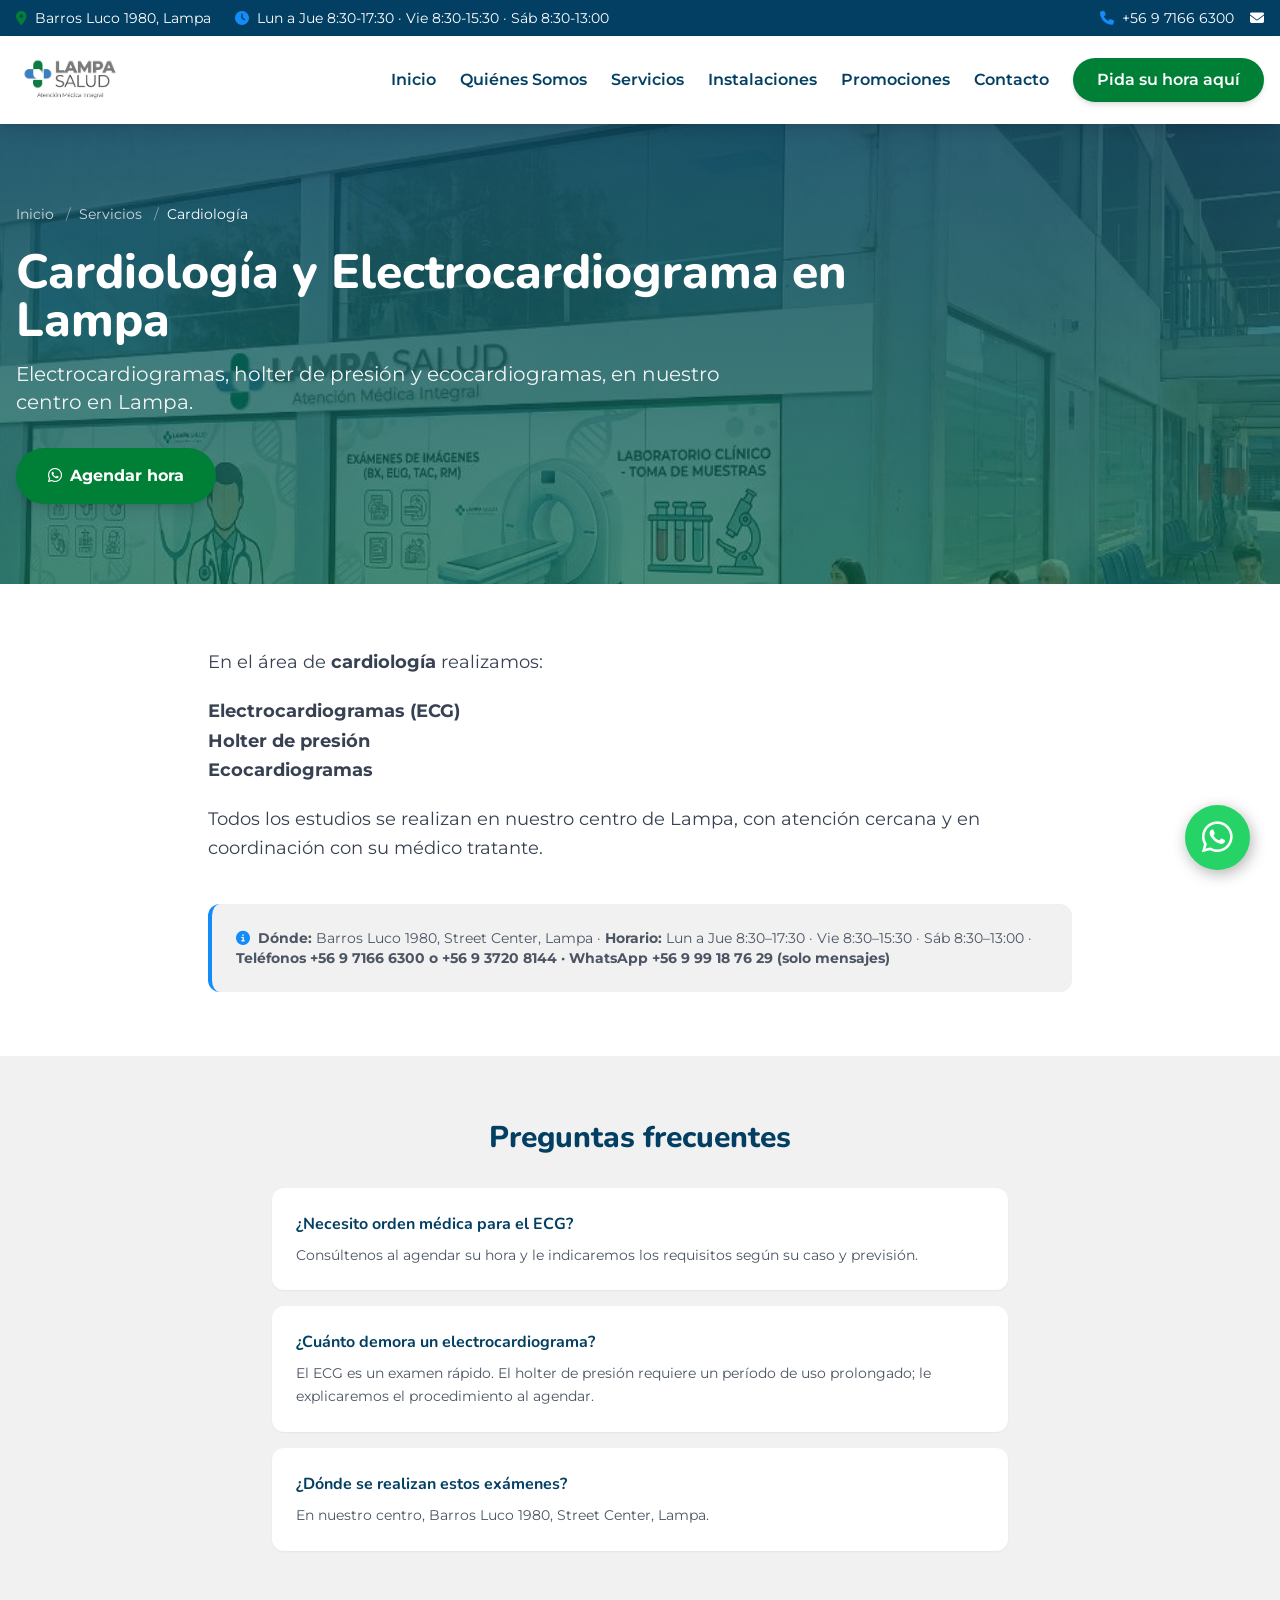
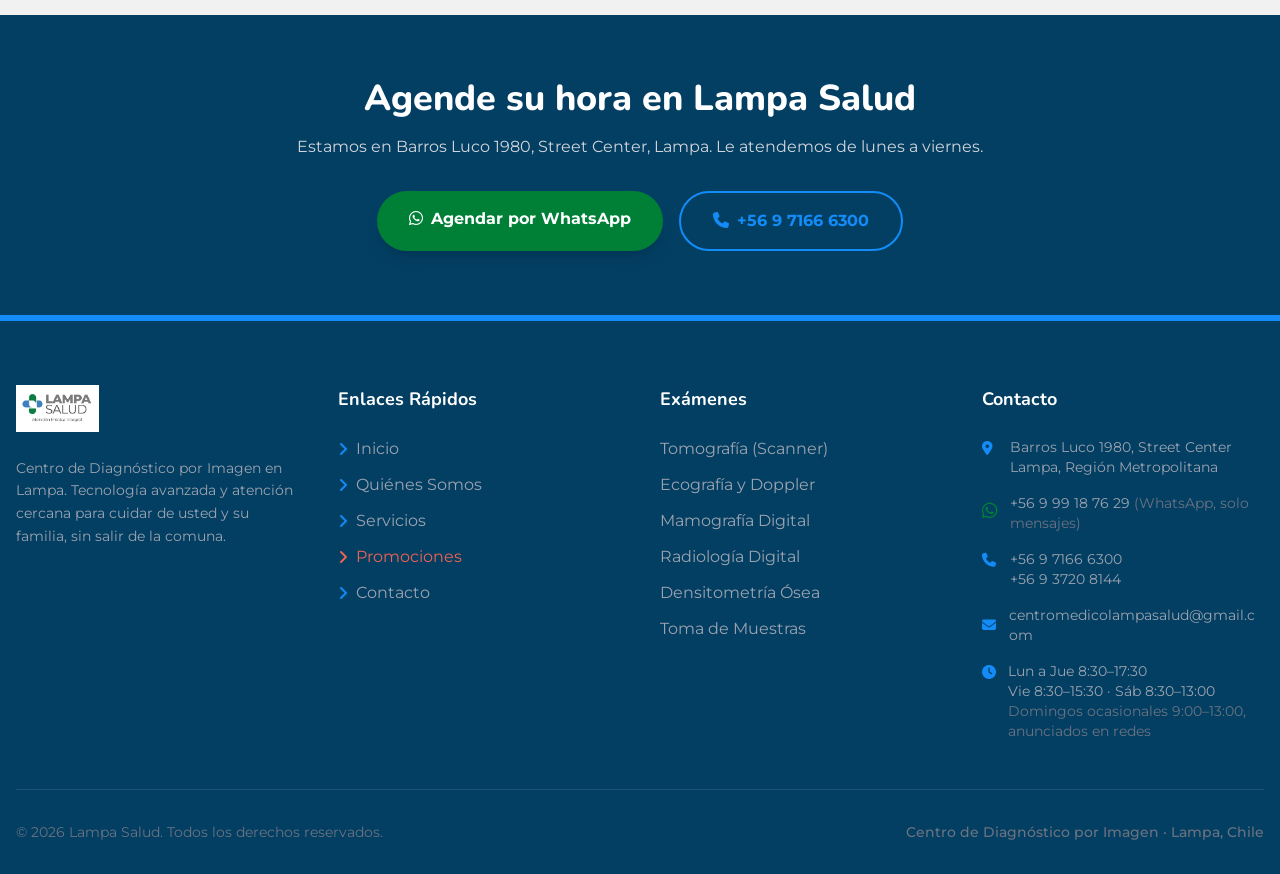
==== cardiologia-lampa/index.html @ ef6206a4 "Corrige telefonos de contacto del sitio - Numero erroneo +56 9 7166 4300 -> +56 9 7166 6300 (el corr" ====
<!DOCTYPE html>
<html lang="es" class="scroll-smooth">
<head>
    <!-- Google tag (gtag.js) -->
    <script async src="https://www.googletagmanager.com/gtag/js?id=G-LSG4TNYGV"></script>
    <script>
      window.dataLayer = window.dataLayer || [];
      function gtag(){dataLayer.push(arguments);}
      gtag('js', new Date());
      gtag('config', 'G-LSG4TNYGV');
    </script>
    <meta charset="UTF-8">
    <meta name="viewport" content="width=device-width, initial-scale=1.0">
    <title>Cardiología en Lampa: ECG, Holter y Ecocardiograma | Lampa Salud</title>
    <meta name="description" content="Cardiología en Lampa: electrocardiogramas, holter de presión y ecocardiogramas. Diagnóstico cardiovascular cercano. Agende en Lampa Salud.">
    <link rel="canonical" href="https://lampasalud.cl/cardiologia-lampa/">
    <meta name="robots" content="index, follow">
    <link rel="icon" href="/favicon.svg" type="image/svg+xml">
    <meta name="theme-color" content="#033F63">

    <!-- Open Graph / WhatsApp / Redes -->
    <meta property="og:type" content="website">
    <meta property="og:url" content="https://lampasalud.cl/cardiologia-lampa/">
    <meta property="og:site_name" content="Lampa Salud">
    <meta property="og:title" content="Cardiología en Lampa: ECG, Holter y Ecocardiograma | Lampa Salud">
    <meta property="og:description" content="Cardiología en Lampa: electrocardiogramas, holter de presión y ecocardiogramas. Diagnóstico cardiovascular cercano. Agende en Lampa Salud.">
    <meta property="og:image" content="https://lampasalud.cl/assets/img/hero-inicio.jpg">
    <meta property="og:locale" content="es_CL">
    <meta name="twitter:card" content="summary_large_image">
    <meta name="twitter:title" content="Cardiología en Lampa: ECG, Holter y Ecocardiograma | Lampa Salud">
    <meta name="twitter:description" content="Cardiología en Lampa: electrocardiogramas, holter de presión y ecocardiogramas. Diagnóstico cardiovascular cercano. Agende en Lampa Salud.">
    <meta name="twitter:image" content="https://lampasalud.cl/assets/img/hero-inicio.jpg">

    <link rel="preconnect" href="https://fonts.googleapis.com">
    <link rel="preconnect" href="https://fonts.gstatic.com" crossorigin>
    <link rel="preconnect" href="https://cdnjs.cloudflare.com">
    <!-- Imagen principal (LCP): precargada para mejorar Core Web Vitals -->
    <link rel="preload" as="image" href="/assets/img/hero-inicio.jpg" fetchpriority="high">
    <link href="https://fonts.googleapis.com/css2?family=Montserrat:wght@300;400;500;600;700&family=Nunito:wght@400;600;700;800;900&display=swap" rel="stylesheet">
    <!-- Font Awesome cargado sin bloquear el render -->
    <link rel="preload" as="style" href="https://cdnjs.cloudflare.com/ajax/libs/font-awesome/6.4.0/css/all.min.css" onload="this.onload=null;this.rel='stylesheet'">
    <noscript><link rel="stylesheet" href="https://cdnjs.cloudflare.com/ajax/libs/font-awesome/6.4.0/css/all.min.css"></noscript>
    <link href="https://unpkg.com/aos@2.3.1/dist/aos.css" rel="stylesheet">
    <link rel="stylesheet" href="/css/styles.css">

    <script type="application/ld+json">
{
  "@context": "https://schema.org",
  "@graph": [
    {
      "@type": [
        "MedicalClinic",
        "DiagnosticLab",
        "LocalBusiness"
      ],
      "@id": "https://lampasalud.cl/#clinica",
      "name": "Lampa Salud",
      "alternateName": "Lampa Salud — Centro de Diagnóstico por Imagen",
      "url": "https://lampasalud.cl/",
      "logo": "https://lampasalud.cl/assets/img/lampa-salud.jpg",
      "image": [
        "https://lampasalud.cl/assets/img/hero-inicio.jpg",
        "https://lampasalud.cl/assets/img/tomografia-computada-y-sala-de-control.jpg",
        "https://lampasalud.cl/assets/img/recepcion-y-sala-de-espera-de-lampa-salud.jpg",
        "https://lampasalud.cl/assets/img/profesional-junto-a-equipo-de-ecografia.jpg"
      ],
      "telephone": "+56971666300",
      "contactPoint": [
        {
          "@type": "ContactPoint",
          "telephone": "+56971666300",
          "contactType": "reservations",
          "availableLanguage": [
            "es"
          ]
        },
        {
          "@type": "ContactPoint",
          "telephone": "+56937208144",
          "contactType": "reservations",
          "availableLanguage": [
            "es"
          ]
        },
        {
          "@type": "ContactPoint",
          "telephone": "+56999187629",
          "contactType": "customer service",
          "availableLanguage": [
            "es"
          ]
        }
      ],
      "email": "centromedicolampasalud@gmail.com",
      "address": {
        "@type": "PostalAddress",
        "streetAddress": "Barros Luco 1980, Street Center",
        "addressLocality": "Lampa",
        "addressRegion": "Región Metropolitana",
        "addressCountry": "CL"
      },
      "geo": {
        "@type": "GeoCoordinates",
        "latitude": -33.2841443,
        "longitude": -70.8753232
      },
      "hasMap": "https://maps.google.com/?cid=-5992990107637665610",
      "sameAs": [
        "https://maps.google.com/?cid=-5992990107637665610"
      ],
      "areaServed": [
        {
          "@type": "City",
          "name": "Lampa"
        },
        {
          "@type": "AdministrativeArea",
          "name": "Región Metropolitana"
        }
      ],
      "openingHoursSpecification": [
        {
          "@type": "OpeningHoursSpecification",
          "dayOfWeek": [
            "Monday",
            "Tuesday",
            "Wednesday",
            "Thursday"
          ],
          "opens": "08:30",
          "closes": "17:30"
        },
        {
          "@type": "OpeningHoursSpecification",
          "dayOfWeek": "Friday",
          "opens": "08:30",
          "closes": "15:30"
        },
        {
          "@type": "OpeningHoursSpecification",
          "dayOfWeek": "Saturday",
          "opens": "08:30",
          "closes": "13:00"
        },
        {
          "@type": "OpeningHoursSpecification",
          "dayOfWeek": "Sunday",
          "opens": "00:00",
          "closes": "00:00"
        }
      ],
      "medicalSpecialty": [
        "Radiology",
        "PrimaryCare",
        "Cardiovascular",
        "Physiotherapy",
        "Psychiatric"
      ],
      "availableService": [
        {
          "@type": "MedicalProcedure",
          "name": "Tomografía (Scanner)",
          "url": "https://lampasalud.cl/tomografia-computada-lampa/"
        },
        {
          "@type": "MedicalProcedure",
          "name": "Ecografía y Doppler",
          "url": "https://lampasalud.cl/ecografia-lampa/"
        },
        {
          "@type": "MedicalProcedure",
          "name": "Mamografía Digital",
          "url": "https://lampasalud.cl/mamografia-lampa/"
        },
        {
          "@type": "MedicalProcedure",
          "name": "Radiología Digital",
          "url": "https://lampasalud.cl/radiologia-digital-lampa/"
        },
        {
          "@type": "MedicalProcedure",
          "name": "Densitometría Ósea",
          "url": "https://lampasalud.cl/densitometria-osea-lampa/"
        },
        {
          "@type": "MedicalProcedure",
          "name": "Toma de Muestras",
          "url": "https://lampasalud.cl/toma-de-muestras-lampa/"
        },
        {
          "@type": "MedicalProcedure",
          "name": "Consultas Médicas",
          "url": "https://lampasalud.cl/consultas-medicas-lampa/"
        },
        {
          "@type": "MedicalProcedure",
          "name": "Cardiología",
          "url": "https://lampasalud.cl/cardiologia-lampa/"
        }
      ],
      "hasOfferCatalog": {
        "@type": "OfferCatalog",
        "name": "Exámenes y servicios de diagnóstico",
        "itemListElement": [
          {
            "@type": "Offer",
            "itemOffered": {
              "@type": "MedicalProcedure",
              "name": "Tomografía (Scanner)",
              "url": "https://lampasalud.cl/tomografia-computada-lampa/"
            }
          },
          {
            "@type": "Offer",
            "itemOffered": {
              "@type": "MedicalProcedure",
              "name": "Ecografía y Doppler",
              "url": "https://lampasalud.cl/ecografia-lampa/"
            }
          },
          {
            "@type": "Offer",
            "itemOffered": {
              "@type": "MedicalProcedure",
              "name": "Mamografía Digital",
              "url": "https://lampasalud.cl/mamografia-lampa/"
            }
          },
          {
            "@type": "Offer",
            "itemOffered": {
              "@type": "MedicalProcedure",
              "name": "Radiología Digital",
              "url": "https://lampasalud.cl/radiologia-digital-lampa/"
            }
          },
          {
            "@type": "Offer",
            "itemOffered": {
              "@type": "MedicalProcedure",
              "name": "Densitometría Ósea",
              "url": "https://lampasalud.cl/densitometria-osea-lampa/"
            }
          },
          {
            "@type": "Offer",
            "itemOffered": {
              "@type": "MedicalProcedure",
              "name": "Toma de Muestras",
              "url": "https://lampasalud.cl/toma-de-muestras-lampa/"
            }
          },
          {
            "@type": "Offer",
            "itemOffered": {
              "@type": "MedicalProcedure",
              "name": "Consultas Médicas",
              "url": "https://lampasalud.cl/consultas-medicas-lampa/"
            }
          },
          {
            "@type": "Offer",
            "itemOffered": {
              "@type": "MedicalProcedure",
              "name": "Cardiología",
              "url": "https://lampasalud.cl/cardiologia-lampa/"
            }
          }
        ]
      }
    },
    {
      "@type": "MedicalProcedure",
      "name": "Cardiología y Electrocardiograma en Lampa",
      "description": "Cardiología en Lampa: electrocardiogramas, holter de presión y ecocardiogramas. Diagnóstico cardiovascular cercano. Agende en Lampa Salud.",
      "url": "https://lampasalud.cl/cardiologia-lampa/",
      "provider": {
        "@id": "https://lampasalud.cl/#clinica"
      }
    },
    {
      "@type": "FAQPage",
      "mainEntity": [
        {
          "@type": "Question",
          "name": "¿Necesito orden médica para el ECG?",
          "acceptedAnswer": {
            "@type": "Answer",
            "text": "Consúltenos al agendar su hora y le indicaremos los requisitos según su caso y previsión."
          }
        },
        {
          "@type": "Question",
          "name": "¿Cuánto demora un electrocardiograma?",
          "acceptedAnswer": {
            "@type": "Answer",
            "text": "El ECG es un examen rápido. El holter de presión requiere un período de uso prolongado; le explicaremos el procedimiento al agendar."
          }
        },
        {
          "@type": "Question",
          "name": "¿Dónde se realizan estos exámenes?",
          "acceptedAnswer": {
            "@type": "Answer",
            "text": "En nuestro centro, Barros Luco 1980, Street Center, Lampa."
          }
        }
      ]
    },
    {
      "@type": "BreadcrumbList",
      "itemListElement": [
        {
          "@type": "ListItem",
          "position": 1,
          "name": "Inicio",
          "item": "https://lampasalud.cl/"
        },
        {
          "@type": "ListItem",
          "position": 2,
          "name": "Servicios",
          "item": "https://lampasalud.cl/servicios/"
        },
        {
          "@type": "ListItem",
          "position": 3,
          "name": "Cardiología y Electrocardiograma en Lampa",
          "item": "https://lampasalud.cl/cardiologia-lampa/"
        }
      ]
    }
  ]
}
    </script>
</head>
<body class="text-gray-800 antialiased overflow-x-hidden">

    <!-- Topbar -->
    <div class="bg-lsDark text-white py-2 text-sm hidden md:block">
        <div class="container mx-auto px-4 flex justify-between items-center">
            <div class="flex items-center space-x-6">
                <span><i class="fa-solid fa-location-dot text-lsGreen mr-2"></i>Barros Luco 1980, Lampa</span>
                <span><i class="fa-solid fa-clock text-lsBlue mr-2"></i>Lun a Jue 8:30-17:30 · Vie 8:30-15:30 · Sáb 8:30-13:00</span>
            </div>
            <div class="flex items-center space-x-4">
                <a href="tel:+56971666300" class="hover:text-lsBlue transition"><i class="fa-solid fa-phone text-lsBlue mr-2"></i>+56 9 7166 6300</a>
                <a href="tel:+56937208144" class="hover:text-lsBlue transition hidden xl:inline"><i class="fa-solid fa-phone text-lsBlue mr-2"></i>+56 9 3720 8144</a>
                <a href="mailto:centromedicolampasalud@gmail.com" aria-label="Correo" class="hover:text-lsBlue transition"><i class="fa-solid fa-envelope"></i></a>
            </div>
        </div>
    </div>

    <!-- Navegación -->
    <nav class="bg-white shadow-lg sticky top-0 z-50">
        <div class="container mx-auto px-4 py-3 flex justify-between items-center">
            <a href="/" class="flex items-center" aria-label="Lampa Salud - Inicio">
                <img src="/assets/img/lampa-salud.jpg" alt="Lampa Salud — Centro de Diagnóstico por Imagen en Lampa" class="h-14 lg:h-16 w-auto object-contain" width="1036" height="602">
            </a>
            <div class="hidden lg:flex items-center space-x-6 font-semibold">
                <a href="/" class="text-lsDark hover:text-lsBlue transition">Inicio</a>
                <a href="/#nosotros" class="text-lsDark hover:text-lsBlue transition">Quiénes Somos</a>
                <a href="/servicios/" class="text-lsDark hover:text-lsBlue transition">Servicios</a>
                <a href="/#galeria" class="text-lsDark hover:text-lsBlue transition">Instalaciones</a>
                <a href="/#promociones" class="text-lsDark hover:text-lsBlue transition">Promociones</a>
                <a href="/#contacto" class="text-lsDark hover:text-lsBlue transition">Contacto</a>
                <a href="https://wa.me/56999187629?text=Hola%2C%20quisiera%20agendar%20una%20hora%20en%20Lampa%20Salud." target="_blank" rel="noopener" class="bg-lsGreen hover:bg-[#006028] text-white px-6 py-2.5 rounded-full transition shadow-md">Pida su hora aquí</a>
            </div>
            <button id="mobile-menu-btn" class="lg:hidden text-lsDark text-2xl focus:outline-none" aria-label="Abrir menú"><i class="fa-solid fa-bars"></i></button>
        </div>
        <div id="mobile-menu" class="hidden lg:hidden bg-white border-t border-gray-100 absolute w-full shadow-xl">
            <div class="flex flex-col px-6 py-4 space-y-4 font-semibold">
                <a href="/" class="text-lsDark hover:text-lsBlue">Inicio</a>
                <a href="/#nosotros" class="text-lsDark hover:text-lsBlue">Quiénes Somos</a>
                <a href="/servicios/" class="text-lsDark hover:text-lsBlue">Servicios</a>
                <a href="/#galeria" class="text-lsDark hover:text-lsBlue">Instalaciones</a>
                <a href="/#promociones" class="text-lsDark hover:text-lsBlue">Promociones</a>
                <a href="/#contacto" class="text-lsDark hover:text-lsBlue">Contacto</a>
                <a href="https://wa.me/56999187629?text=Hola%2C%20quisiera%20agendar%20una%20hora%20en%20Lampa%20Salud." target="_blank" rel="noopener" class="text-lsGreen font-bold">Pida su hora aquí</a>
            </div>
        </div>
    </nav>

    <section class="hero-bg py-20">
        <div class="container mx-auto px-4 relative z-10">

            <nav aria-label="Ruta de navegación" class="text-sm text-gray-300 mb-6">
                <a href="/" class="hover:text-white">Inicio</a>
                <span class="mx-2 opacity-60">/</span><a href="/servicios/" class="hover:text-white">Servicios</a>
                <span class="mx-2 opacity-60">/</span><span class="text-white">Cardiología</span>
            </nav>
            <h1 class="text-4xl md:text-5xl font-heading font-extrabold text-white mb-4 max-w-4xl">Cardiología y Electrocardiograma en Lampa</h1>
            <p class="text-lg md:text-xl text-gray-100 max-w-3xl">Electrocardiogramas, holter de presión y ecocardiogramas, en nuestro centro en Lampa.</p>
            <a href="https://wa.me/56999187629?text=Hola%2C%20quisiera%20agendar%20una%20hora%20en%20Lampa%20Salud." target="_blank" rel="noopener" class="inline-block mt-8 bg-lsGreen hover:bg-[#006028] text-white px-8 py-4 rounded-full font-bold transition shadow-lg"><i class="fa-brands fa-whatsapp mr-2"></i>Agendar hora</a>
        </div>
    </section>

    <section class="py-16 bg-white">
        <div class="container mx-auto px-4 max-w-4xl prose-ls">
            <div class="space-y-5 text-gray-700 leading-relaxed text-lg">

      <p>En el área de <strong>cardiología</strong> realizamos:</p>
      <ul>
        <li><strong>Electrocardiogramas (ECG)</strong></li>
        <li><strong>Holter de presión</strong></li>
        <li><strong>Ecocardiogramas</strong></li>
      </ul>
      <p>Todos los estudios se realizan en nuestro centro de Lampa, con atención cercana y en coordinación con su médico tratante.</p>
            </div>
            <div class="mt-10 p-6 bg-lsLight rounded-xl border-l-4 border-lsBlue">
                <p class="text-sm text-gray-600"><i class="fa-solid fa-circle-info text-lsBlue mr-2"></i><strong>Dónde:</strong> Barros Luco 1980, Street Center, Lampa · <strong>Horario:</strong> Lun a Jue 8:30–17:30 · Vie 8:30–15:30 · Sáb 8:30–13:00 · <strong>Teléfonos +56 9 7166 6300 o +56 9 3720 8144 · WhatsApp +56 9 99 18 76 29 (solo mensajes)</strong></p>
            </div>
        </div>
    </section>

    <section class="py-16 bg-lsLight">
        <div class="container mx-auto px-4 max-w-3xl">
            <h2 class="text-3xl font-heading font-extrabold text-lsDark mb-8 text-center">Preguntas frecuentes</h2>
            <div class="space-y-4">
                <div class="bg-white rounded-xl p-6 shadow-sm">
                    <h3 class="font-heading font-bold text-lsDark mb-2">¿Necesito orden médica para el ECG?</h3>
                    <p class="text-gray-600 text-sm leading-relaxed">Consúltenos al agendar su hora y le indicaremos los requisitos según su caso y previsión.</p>
                </div>
                <div class="bg-white rounded-xl p-6 shadow-sm">
                    <h3 class="font-heading font-bold text-lsDark mb-2">¿Cuánto demora un electrocardiograma?</h3>
                    <p class="text-gray-600 text-sm leading-relaxed">El ECG es un examen rápido. El holter de presión requiere un período de uso prolongado; le explicaremos el procedimiento al agendar.</p>
                </div>
                <div class="bg-white rounded-xl p-6 shadow-sm">
                    <h3 class="font-heading font-bold text-lsDark mb-2">¿Dónde se realizan estos exámenes?</h3>
                    <p class="text-gray-600 text-sm leading-relaxed">En nuestro centro, Barros Luco 1980, Street Center, Lampa.</p>
                </div>
            </div>
        </div>
    </section>
    <section class="py-16 bg-lsDark text-white">
        <div class="container mx-auto px-4 text-center max-w-3xl">
            <h2 class="text-3xl md:text-4xl font-heading font-extrabold mb-4">Agende su hora en Lampa Salud</h2>
            <p class="text-gray-300 mb-8">Estamos en Barros Luco 1980, Street Center, Lampa. Le atendemos de lunes a viernes.</p>
            <div class="flex flex-col sm:flex-row gap-4 justify-center">
                <a href="https://wa.me/56999187629?text=Hola%2C%20quisiera%20agendar%20una%20hora%20en%20Lampa%20Salud." target="_blank" rel="noopener" class="bg-lsGreen hover:bg-[#006028] px-8 py-4 rounded-full font-bold transition shadow-lg"><i class="fa-brands fa-whatsapp mr-2"></i>Agendar por WhatsApp</a>
                <a href="tel:+56971666300" class="border-2 border-lsBlue text-lsBlue hover:bg-lsBlue hover:text-white px-8 py-4 rounded-full font-bold transition"><i class="fa-solid fa-phone mr-2"></i>+56 9 7166 6300</a>
            </div>
        </div>
    </section>
    <footer class="bg-lsDark text-white pt-16 pb-8 border-t-[6px] border-lsBlue">
        <div class="container mx-auto px-4">
            <div class="grid grid-cols-1 md:grid-cols-2 lg:grid-cols-4 gap-10 mb-12">
                <div>
                    <div class="mb-6">
                        <img src="/assets/img/lampa-salud.jpg" alt="Lampa Salud" class="h-12 w-auto object-contain" width="1036" height="602" loading="lazy">
                    </div>
                    <p class="text-gray-400 text-sm mb-6 leading-relaxed">Centro de Diagnóstico por Imagen en Lampa. Tecnología avanzada y atención cercana para cuidar de usted y su familia, sin salir de la comuna.</p>
                </div>
                <div>
                    <h4 class="text-lg font-heading font-bold mb-6">Enlaces Rápidos</h4>
                    <ul class="space-y-3">
                        <li><a href="/" class="text-gray-400 hover:text-white transition flex items-center"><i class="fa-solid fa-angle-right text-lsBlue mr-2"></i> Inicio</a></li>
                        <li><a href="/#nosotros" class="text-gray-400 hover:text-white transition flex items-center"><i class="fa-solid fa-angle-right text-lsBlue mr-2"></i> Quiénes Somos</a></li>
                        <li><a href="/servicios/" class="text-gray-400 hover:text-white transition flex items-center"><i class="fa-solid fa-angle-right text-lsBlue mr-2"></i> Servicios</a></li>
                        <li><a href="/#promociones" class="text-lsCoral hover:text-white transition flex items-center"><i class="fa-solid fa-angle-right text-lsCoral mr-2"></i> Promociones</a></li>
                        <li><a href="/#contacto" class="text-gray-400 hover:text-white transition flex items-center"><i class="fa-solid fa-angle-right text-lsBlue mr-2"></i> Contacto</a></li>
                    </ul>
                </div>
                <div>
                    <h4 class="text-lg font-heading font-bold mb-6">Exámenes</h4>
                    <ul class="space-y-3">
                        <li><a href="/tomografia-computada-lampa/" class="text-gray-400 hover:text-white transition">Tomografía (Scanner)</a></li>
                        <li><a href="/ecografia-lampa/" class="text-gray-400 hover:text-white transition">Ecografía y Doppler</a></li>
                        <li><a href="/mamografia-lampa/" class="text-gray-400 hover:text-white transition">Mamografía Digital</a></li>
                        <li><a href="/radiologia-digital-lampa/" class="text-gray-400 hover:text-white transition">Radiología Digital</a></li>
                        <li><a href="/densitometria-osea-lampa/" class="text-gray-400 hover:text-white transition">Densitometría Ósea</a></li>
                        <li><a href="/toma-de-muestras-lampa/" class="text-gray-400 hover:text-white transition">Toma de Muestras</a></li>
                    </ul>
                </div>
                <div>
                    <h4 class="text-lg font-heading font-bold mb-6">Contacto</h4>
                    <ul class="space-y-4 text-sm text-gray-400">
                        <li class="flex items-start"><i class="fa-solid fa-location-dot mt-1 text-lsBlue mr-3 w-4"></i><span>Barros Luco 1980, Street Center<br>Lampa, Región Metropolitana</span></li>
                        <li class="flex items-start"><i class="fa-brands fa-whatsapp mt-1 text-lsGreen mr-3 w-4 text-lg"></i><span><a href="https://wa.me/56999187629?text=Hola%2C%20quisiera%20agendar%20una%20hora%20en%20Lampa%20Salud." target="_blank" rel="noopener" class="hover:text-white">+56 9 99 18 76 29</a> <span class="text-gray-500">(WhatsApp, solo mensajes)</span></span></li>
                        <li class="flex items-start"><i class="fa-solid fa-phone mt-1 text-lsBlue mr-3 w-4"></i><span><a href="tel:+56971666300" class="hover:text-white">+56 9 7166 6300</a><br><a href="tel:+56937208144" class="hover:text-white">+56 9 3720 8144</a></span></li>
                        <li class="flex items-center"><i class="fa-solid fa-envelope text-lsBlue mr-3 w-4"></i><a href="mailto:centromedicolampasalud@gmail.com" class="hover:text-white break-all">centromedicolampasalud@gmail.com</a></li>
                        <li class="flex items-start"><i class="fa-solid fa-clock mt-1 text-lsBlue mr-3 w-4"></i><span>Lun a Jue 8:30–17:30<br>Vie 8:30–15:30 · Sáb 8:30–13:00<br><span class="text-gray-500">Domingos ocasionales 9:00–13:00, anunciados en redes</span></span></li>
                    </ul>
                </div>
            </div>
            <div class="border-t border-white/10 pt-8 flex flex-col md:flex-row justify-between items-center text-sm text-gray-500">
                <p>&copy; 2026 Lampa Salud. Todos los derechos reservados.</p>
                <p class="mt-2 md:mt-0 font-medium">Centro de Diagnóstico por Imagen · Lampa, Chile</p>
            </div>
        </div>
    </footer>

    <a href="https://wa.me/56999187629?text=Hola%2C%20quisiera%20hacer%20una%20consulta%20con%20Lampa%20Salud." target="_blank" rel="noopener" class="floating-whatsapp" aria-label="Escríbenos por WhatsApp">
        <i class="fa-brands fa-whatsapp"></i>
    </a>

    <script src="https://unpkg.com/aos@2.3.1/dist/aos.js"></script>

    <script src="https://unpkg.com/aos@2.3.1/dist/aos.js"></script>
    <script>
        AOS.init({ once: true, offset: 50, duration: 800 });
        const btn = document.getElementById('mobile-menu-btn');
        const menu = document.getElementById('mobile-menu');
        if (btn && menu) {
            btn.addEventListener('click', () => { menu.classList.toggle('hidden'); });
            menu.querySelectorAll('a').forEach(link => {
                link.addEventListener('click', () => { menu.classList.add('hidden'); });
            });
        }

        // El formulario envía el correo por FormSubmit y abre WhatsApp como respaldo inmediato.
        const contactForm = document.querySelector('[data-contact-form]');
        if (contactForm) {
            contactForm.addEventListener('submit', async (event) => {
                event.preventDefault();
                const submitButton = contactForm.querySelector('[data-submit-button]');
                const status = contactForm.querySelector('[data-form-status]');
                const formData = new FormData(contactForm);
                const name = formData.get('Nombre')?.toString().trim() || '';
                const phone = formData.get('Telefono')?.toString().trim() || '';
                const service = formData.get('Servicio')?.toString().trim() || 'Consulta general';
                const message = formData.get('Mensaje')?.toString().trim() || '';
                const whatsappText = [
                    'Hola, quiero hacer una solicitud en Lampa Salud.',
                    `Nombre: ${name}`,
                    `Teléfono: ${phone}`,
                    `Servicio: ${service}`,
                    message ? `Mensaje: ${message}` : ''
                ].filter(Boolean).join('\n');
                const whatsappUrl = `https://wa.me/56999187629?text=${encodeURIComponent(whatsappText)}`;

                // Abrir WhatsApp dentro del gesto del usuario evita bloqueos del navegador.
                window.open(whatsappUrl, '_blank', 'noopener,noreferrer');
                submitButton.disabled = true;
                submitButton.classList.add('opacity-60', 'cursor-wait');
                submitButton.textContent = 'Enviando...';
                status.className = 'hidden text-sm font-semibold rounded-xl px-4 py-3';

                try {
                    const response = await fetch(contactForm.action, {
                        method: 'POST',
                        body: formData,
                        headers: { Accept: 'application/json' }
                    });
                    if (!response.ok) throw new Error('FormSubmit respondió con error');
                    status.textContent = 'Solicitud enviada. WhatsApp también fue abierto para continuar la atención.';
                    status.className = 'text-sm font-semibold rounded-xl px-4 py-3 bg-green-100 text-green-800';
                    contactForm.reset();
                } catch (error) {
                    status.textContent = 'WhatsApp fue abierto, pero no pudimos enviar el correo. Puedes continuar por WhatsApp.';
                    status.className = 'text-sm font-semibold rounded-xl px-4 py-3 bg-yellow-100 text-yellow-800';
                    console.error(error);
                } finally {
                    submitButton.disabled = false;
                    submitButton.classList.remove('opacity-60', 'cursor-wait');
                    submitButton.textContent = 'Enviar Solicitud';
                }
            });
        }
    </script>
    <script>
        // MVP seguro: identificación inicial y derivación humana; no consulta ni escribe en SACMED.
        const assistantForm = document.querySelector('[data-assistant-form]');
        if (assistantForm) {
            assistantForm.addEventListener('submit', (event) => {
                event.preventDefault();
                const data = new FormData(assistantForm);
                const text = [
                    'Hola, necesito orientación de Lampa Salud.',
                    `Nombre: ${data.get('assistantName')}`,
                    `Teléfono: ${data.get('assistantPhone')}`,
                    `Motivo: ${data.get('assistantReason')}`,
                    'Aún no solicito agendamiento automático.'
                ].join('\n');
                const url = `https://wa.me/56999187629?text=${encodeURIComponent(text)}`;
                window.open(url, '_blank', 'noopener,noreferrer');
                const status = assistantForm.querySelector('[data-assistant-status]');
                status.textContent = 'WhatsApp fue abierto. Nuestro equipo continuará la atención.';
                status.className = 'text-sm font-semibold rounded-xl px-4 py-3 bg-green-100 text-green-800';
            });
        }
    </script>
</body>
</html>
---- css/styles.css ----
*,:after,:before{--tw-border-spacing-x:0;--tw-border-spacing-y:0;--tw-translate-x:0;--tw-translate-y:0;--tw-rotate:0;--tw-skew-x:0;--tw-skew-y:0;--tw-scale-x:1;--tw-scale-y:1;--tw-pan-x: ;--tw-pan-y: ;--tw-pinch-zoom: ;--tw-scroll-snap-strictness:proximity;--tw-gradient-from-position: ;--tw-gradient-via-position: ;--tw-gradient-to-position: ;--tw-ordinal: ;--tw-slashed-zero: ;--tw-numeric-figure: ;--tw-numeric-spacing: ;--tw-numeric-fraction: ;--tw-ring-inset: ;--tw-ring-offset-width:0px;--tw-ring-offset-color:#fff;--tw-ring-color:rgba(59,130,246,.5);--tw-ring-offset-shadow:0 0 #0000;--tw-ring-shadow:0 0 #0000;--tw-shadow:0 0 #0000;--tw-shadow-colored:0 0 #0000;--tw-blur: ;--tw-brightness: ;--tw-contrast: ;--tw-grayscale: ;--tw-hue-rotate: ;--tw-invert: ;--tw-saturate: ;--tw-sepia: ;--tw-drop-shadow: ;--tw-backdrop-blur: ;--tw-backdrop-brightness: ;--tw-backdrop-contrast: ;--tw-backdrop-grayscale: ;--tw-backdrop-hue-rotate: ;--tw-backdrop-invert: ;--tw-backdrop-opacity: ;--tw-backdrop-saturate: ;--tw-backdrop-sepia: ;--tw-contain-size: ;--tw-contain-layout: ;--tw-contain-paint: ;--tw-contain-style: }::backdrop{--tw-border-spacing-x:0;--tw-border-spacing-y:0;--tw-translate-x:0;--tw-translate-y:0;--tw-rotate:0;--tw-skew-x:0;--tw-skew-y:0;--tw-scale-x:1;--tw-scale-y:1;--tw-pan-x: ;--tw-pan-y: ;--tw-pinch-zoom: ;--tw-scroll-snap-strictness:proximity;--tw-gradient-from-position: ;--tw-gradient-via-position: ;--tw-gradient-to-position: ;--tw-ordinal: ;--tw-slashed-zero: ;--tw-numeric-figure: ;--tw-numeric-spacing: ;--tw-numeric-fraction: ;--tw-ring-inset: ;--tw-ring-offset-width:0px;--tw-ring-offset-color:#fff;--tw-ring-color:rgba(59,130,246,.5);--tw-ring-offset-shadow:0 0 #0000;--tw-ring-shadow:0 0 #0000;--tw-shadow:0 0 #0000;--tw-shadow-colored:0 0 #0000;--tw-blur: ;--tw-brightness: ;--tw-contrast: ;--tw-grayscale: ;--tw-hue-rotate: ;--tw-invert: ;--tw-saturate: ;--tw-sepia: ;--tw-drop-shadow: ;--tw-backdrop-blur: ;--tw-backdrop-brightness: ;--tw-backdrop-contrast: ;--tw-backdrop-grayscale: ;--tw-backdrop-hue-rotate: ;--tw-backdrop-invert: ;--tw-backdrop-opacity: ;--tw-backdrop-saturate: ;--tw-backdrop-sepia: ;--tw-contain-size: ;--tw-contain-layout: ;--tw-contain-paint: ;--tw-contain-style: }/*! tailwindcss v3.4.17 | MIT License | https://tailwindcss.com*/*,:after,:before{box-sizing:border-box;border:0 solid #e5e7eb}:after,:before{--tw-content:""}:host,html{line-height:1.5;-webkit-text-size-adjust:100%;-moz-tab-size:4;-o-tab-size:4;tab-size:4;font-family:ui-sans-serif,system-ui,sans-serif,Apple Color Emoji,Segoe UI Emoji,Segoe UI Symbol,Noto Color Emoji;font-feature-settings:normal;font-variation-settings:normal;-webkit-tap-highlight-color:transparent}body{margin:0;line-height:inherit}hr{height:0;color:inherit;border-top-width:1px}abbr:where([title]){-webkit-text-decoration:underline dotted;text-decoration:underline dotted}h1,h2,h3,h4,h5,h6{font-size:inherit;font-weight:inherit}a{color:inherit;text-decoration:inherit}b,strong{font-weight:bolder}code,kbd,pre,samp{font-family:ui-monospace,SFMono-Regular,Menlo,Monaco,Consolas,Liberation Mono,Courier New,monospace;font-feature-settings:normal;font-variation-settings:normal;font-size:1em}small{font-size:80%}sub,sup{font-size:75%;line-height:0;position:relative;vertical-align:baseline}sub{bottom:-.25em}sup{top:-.5em}table{text-indent:0;border-color:inherit;border-collapse:collapse}button,input,optgroup,select,textarea{font-family:inherit;font-feature-settings:inherit;font-variation-settings:inherit;font-size:100%;font-weight:inherit;line-height:inherit;letter-spacing:inherit;color:inherit;margin:0;padding:0}button,select{text-transform:none}button,input:where([type=button]),input:where([type=reset]),input:where([type=submit]){-webkit-appearance:button;background-color:transparent;background-image:none}:-moz-focusring{outline:auto}:-moz-ui-invalid{box-shadow:none}progress{vertical-align:baseline}::-webkit-inner-spin-button,::-webkit-outer-spin-button{height:auto}[type=search]{-webkit-appearance:textfield;outline-offset:-2px}::-webkit-search-decoration{-webkit-appearance:none}::-webkit-file-upload-button{-webkit-appearance:button;font:inherit}summary{display:list-item}blockquote,dd,dl,figure,h1,h2,h3,h4,h5,h6,hr,p,pre{margin:0}fieldset{margin:0}fieldset,legend{padding:0}menu,ol,ul{list-style:none;margin:0;padding:0}dialog{padding:0}textarea{resize:vertical}input::-moz-placeholder,textarea::-moz-placeholder{opacity:1;color:#9ca3af}input::placeholder,textarea::placeholder{opacity:1;color:#9ca3af}[role=button],button{cursor:pointer}:disabled{cursor:default}audio,canvas,embed,iframe,img,object,svg,video{display:block;vertical-align:middle}img,video{max-width:100%;height:auto}[hidden]:where(:not([hidden=until-found])){display:none}.container{width:100%}@media (min-width:640px){.container{max-width:640px}}@media (min-width:768px){.container{max-width:768px}}@media (min-width:1024px){.container{max-width:1024px}}@media (min-width:1280px){.container{max-width:1280px}}@media (min-width:1536px){.container{max-width:1536px}}.fixed{position:fixed}.absolute{position:absolute}.relative{position:relative}.sticky{position:sticky}.inset-0{inset:0}.-bottom-10{bottom:-2.5rem}.-left-6{left:-1.5rem}.bottom-0{bottom:0}.left-0{left:0}.right-0{right:0}.top-0{top:0}.z-10{z-index:10}.z-50{z-index:50}.col-span-2{grid-column:span 2/span 2}.mx-2{margin-left:.5rem;margin-right:.5rem}.mx-auto{margin-left:auto;margin-right:auto}.mb-1{margin-bottom:.25rem}.mb-10{margin-bottom:2.5rem}.mb-12{margin-bottom:3rem}.mb-16{margin-bottom:4rem}.mb-2{margin-bottom:.5rem}.mb-3{margin-bottom:.75rem}.mb-4{margin-bottom:1rem}.mb-6{margin-bottom:1.5rem}.mb-8{margin-bottom:2rem}.ml-1{margin-left:.25rem}.mr-2{margin-right:.5rem}.mr-3{margin-right:.75rem}.mr-4{margin-right:1rem}.mr-5{margin-right:1.25rem}.mt-1{margin-top:.25rem}.mt-10{margin-top:2.5rem}.mt-2{margin-top:.5rem}.mt-8{margin-top:2rem}.block{display:block}.inline-block{display:inline-block}.flex{display:flex}.inline-flex{display:inline-flex}.table{display:table}.grid{display:grid}.hidden{display:none}.h-10{height:2.5rem}.h-12{height:3rem}.h-14{height:3.5rem}.h-16{height:4rem}.h-48{height:12rem}.h-64{height:16rem}.h-96{height:24rem}.h-\[50px\]{height:50px}.h-auto{height:auto}.h-full{height:100%}.min-h-\[80vh\]{min-height:80vh}.w-10{width:2.5rem}.w-12{width:3rem}.w-14{width:3.5rem}.w-16{width:4rem}.w-4{width:1rem}.w-64{width:16rem}.w-96{width:24rem}.w-auto{width:auto}.w-full{width:100%}.w-px{width:1px}.max-w-3xl{max-width:48rem}.max-w-4xl{max-width:56rem}.shrink-0{flex-shrink:0}.-rotate-2{--tw-rotate:-2deg}.-rotate-2,.transform{transform:translate(var(--tw-translate-x),var(--tw-translate-y)) rotate(var(--tw-rotate)) skewX(var(--tw-skew-x)) skewY(var(--tw-skew-y)) scaleX(var(--tw-scale-x)) scaleY(var(--tw-scale-y))}.animate-pulse{animation:pulse 2s cubic-bezier(.4,0,.6,1) infinite}.cursor-wait{cursor:wait}.grid-cols-1{grid-template-columns:repeat(1,minmax(0,1fr))}.flex-col{flex-direction:column}.items-start{align-items:flex-start}.items-end{align-items:flex-end}.items-center{align-items:center}.justify-center{justify-content:center}.justify-between{justify-content:space-between}.gap-1{gap:.25rem}.gap-10{gap:2.5rem}.gap-16{gap:4rem}.gap-3{gap:.75rem}.gap-4{gap:1rem}.gap-5{gap:1.25rem}.gap-6{gap:1.5rem}.gap-8{gap:2rem}.space-x-3>:not([hidden])~:not([hidden]){--tw-space-x-reverse:0;margin-right:calc(.75rem*var(--tw-space-x-reverse));margin-left:calc(.75rem*(1 - var(--tw-space-x-reverse)))}.space-x-4>:not([hidden])~:not([hidden]){--tw-space-x-reverse:0;margin-right:calc(1rem*var(--tw-space-x-reverse));margin-left:calc(1rem*(1 - var(--tw-space-x-reverse)))}.space-x-6>:not([hidden])~:not([hidden]){--tw-space-x-reverse:0;margin-right:calc(1.5rem*var(--tw-space-x-reverse));margin-left:calc(1.5rem*(1 - var(--tw-space-x-reverse)))}.space-y-3>:not([hidden])~:not([hidden]){--tw-space-y-reverse:0;margin-top:calc(.75rem*(1 - var(--tw-space-y-reverse)));margin-bottom:calc(.75rem*var(--tw-space-y-reverse))}.space-y-4>:not([hidden])~:not([hidden]){--tw-space-y-reverse:0;margin-top:calc(1rem*(1 - var(--tw-space-y-reverse)));margin-bottom:calc(1rem*var(--tw-space-y-reverse))}.space-y-5>:not([hidden])~:not([hidden]){--tw-space-y-reverse:0;margin-top:calc(1.25rem*(1 - var(--tw-space-y-reverse)));margin-bottom:calc(1.25rem*var(--tw-space-y-reverse))}.space-y-8>:not([hidden])~:not([hidden]){--tw-space-y-reverse:0;margin-top:calc(2rem*(1 - var(--tw-space-y-reverse)));margin-bottom:calc(2rem*var(--tw-space-y-reverse))}.overflow-hidden{overflow:hidden}.overflow-x-hidden{overflow-x:hidden}.scroll-smooth{scroll-behavior:smooth}.break-all{word-break:break-all}.rounded{border-radius:.25rem}.rounded-2xl{border-radius:1rem}.rounded-3xl{border-radius:1.5rem}.rounded-full{border-radius:9999px}.rounded-xl{border-radius:.75rem}.border{border-width:1px}.border-2{border-width:2px}.border-\[12px\]{border-width:12px}.border-b-2{border-bottom-width:2px}.border-b-4{border-bottom-width:4px}.border-l-4{border-left-width:4px}.border-t{border-top-width:1px}.border-t-4{border-top-width:4px}.border-t-\[6px\]{border-top-width:6px}.border-\[\#f9f9f9\]{--tw-border-opacity:1;border-color:rgb(249 249 249/var(--tw-border-opacity,1))}.border-blue-100{--tw-border-opacity:1;border-color:rgb(219 234 254/var(--tw-border-opacity,1))}.border-gray-100{--tw-border-opacity:1;border-color:rgb(243 244 246/var(--tw-border-opacity,1))}.border-gray-200{--tw-border-opacity:1;border-color:rgb(229 231 235/var(--tw-border-opacity,1))}.border-lsBlue{--tw-border-opacity:1;border-color:rgb(19 140 247/var(--tw-border-opacity,1))}.border-lsCoral{--tw-border-opacity:1;border-color:rgb(238 99 82/var(--tw-border-opacity,1))}.border-lsDark{--tw-border-opacity:1;border-color:rgb(3 63 99/var(--tw-border-opacity,1))}.border-lsGreen{--tw-border-opacity:1;border-color:rgb(0 128 54/var(--tw-border-opacity,1))}.border-lsGreen\/20{border-color:rgba(0,128,54,.2)}.border-transparent{border-color:transparent}.border-white\/10{border-color:hsla(0,0%,100%,.1)}.bg-\[\#eaf4f4\]{--tw-bg-opacity:1;background-color:rgb(234 244 244/var(--tw-bg-opacity,1))}.bg-blue-50{--tw-bg-opacity:1;background-color:rgb(239 246 255/var(--tw-bg-opacity,1))}.bg-gray-200{--tw-bg-opacity:1;background-color:rgb(229 231 235/var(--tw-bg-opacity,1))}.bg-green-100{--tw-bg-opacity:1;background-color:rgb(220 252 231/var(--tw-bg-opacity,1))}.bg-lsBlue{--tw-bg-opacity:1;background-color:rgb(19 140 247/var(--tw-bg-opacity,1))}.bg-lsBlue\/10{background-color:rgba(19,140,247,.1)}.bg-lsBlue\/90{background-color:rgba(19,140,247,.9)}.bg-lsCoral{--tw-bg-opacity:1;background-color:rgb(238 99 82/var(--tw-bg-opacity,1))}.bg-lsCoral\/10{background-color:rgba(238,99,82,.1)}.bg-lsDark{--tw-bg-opacity:1;background-color:rgb(3 63 99/var(--tw-bg-opacity,1))}.bg-lsGreen{--tw-bg-opacity:1;background-color:rgb(0 128 54/var(--tw-bg-opacity,1))}.bg-lsGreen\/10{background-color:rgba(0,128,54,.1)}.bg-lsLight{--tw-bg-opacity:1;background-color:rgb(241 241 241/var(--tw-bg-opacity,1))}.bg-pink-100{--tw-bg-opacity:1;background-color:rgb(252 231 243/var(--tw-bg-opacity,1))}.bg-purple-100{--tw-bg-opacity:1;background-color:rgb(243 232 255/var(--tw-bg-opacity,1))}.bg-purple-600{--tw-bg-opacity:1;background-color:rgb(147 51 234/var(--tw-bg-opacity,1))}.bg-white{--tw-bg-opacity:1;background-color:rgb(255 255 255/var(--tw-bg-opacity,1))}.bg-white\/10{background-color:hsla(0,0%,100%,.1)}.bg-yellow-100{--tw-bg-opacity:1;background-color:rgb(254 249 195/var(--tw-bg-opacity,1))}.bg-\[radial-gradient\(\#138CF7_1px\2c transparent_1px\)\]{background-image:radial-gradient(#138cf7 1px,transparent 0)}.bg-gradient-to-t{background-image:linear-gradient(to top,var(--tw-gradient-stops))}.from-black\/70{--tw-gradient-from:rgba(0,0,0,.7) var(--tw-gradient-from-position);--tw-gradient-to:transparent var(--tw-gradient-to-position);--tw-gradient-stops:var(--tw-gradient-from),var(--tw-gradient-to)}.to-transparent{--tw-gradient-to:transparent var(--tw-gradient-to-position)}.object-contain{-o-object-fit:contain;object-fit:contain}.object-cover{-o-object-fit:cover;object-fit:cover}.p-10{padding:2.5rem}.p-4{padding:1rem}.p-6{padding:1.5rem}.p-8{padding:2rem}.px-4{padding-left:1rem;padding-right:1rem}.px-6{padding-left:1.5rem;padding-right:1.5rem}.px-8{padding-left:2rem;padding-right:2rem}.py-12{padding-top:3rem;padding-bottom:3rem}.py-16{padding-top:4rem;padding-bottom:4rem}.py-2{padding-top:.5rem;padding-bottom:.5rem}.py-2\.5{padding-top:.625rem;padding-bottom:.625rem}.py-20{padding-top:5rem;padding-bottom:5rem}.py-3{padding-top:.75rem;padding-bottom:.75rem}.py-4{padding-top:1rem}.pb-4,.py-4{padding-bottom:1rem}.pb-8{padding-bottom:2rem}.pt-16{padding-top:4rem}.pt-8{padding-top:2rem}.text-center{text-align:center}.font-heading{font-family:Nunito,sans-serif}.text-2xl{font-size:1.5rem;line-height:2rem}.text-3xl{font-size:1.875rem;line-height:2.25rem}.text-4xl{font-size:2.25rem;line-height:2.5rem}.text-5xl{font-size:3rem;line-height:1}.text-6xl{font-size:3.75rem;line-height:1}.text-lg{font-size:1.125rem;line-height:1.75rem}.text-sm{font-size:.875rem;line-height:1.25rem}.text-xl{font-size:1.25rem;line-height:1.75rem}.text-xs{font-size:.75rem;line-height:1rem}.font-bold{font-weight:700}.font-extrabold{font-weight:800}.font-light{font-weight:300}.font-medium{font-weight:500}.font-semibold{font-weight:600}.uppercase{text-transform:uppercase}.italic{font-style:italic}.leading-none{line-height:1}.leading-relaxed{line-height:1.625}.leading-tight{line-height:1.25}.tracking-wide{letter-spacing:.025em}.tracking-wider{letter-spacing:.05em}.tracking-widest{letter-spacing:.1em}.text-gray-100{--tw-text-opacity:1;color:rgb(243 244 246/var(--tw-text-opacity,1))}.text-gray-300{--tw-text-opacity:1;color:rgb(209 213 219/var(--tw-text-opacity,1))}.text-gray-400{--tw-text-opacity:1;color:rgb(156 163 175/var(--tw-text-opacity,1))}.text-gray-500{--tw-text-opacity:1;color:rgb(107 114 128/var(--tw-text-opacity,1))}.text-gray-600{--tw-text-opacity:1;color:rgb(75 85 99/var(--tw-text-opacity,1))}.text-gray-700{--tw-text-opacity:1;color:rgb(55 65 81/var(--tw-text-opacity,1))}.text-gray-800{--tw-text-opacity:1;color:rgb(31 41 55/var(--tw-text-opacity,1))}.text-green-400{--tw-text-opacity:1;color:rgb(74 222 128/var(--tw-text-opacity,1))}.text-green-800{--tw-text-opacity:1;color:rgb(22 101 52/var(--tw-text-opacity,1))}.text-lsBlue{--tw-text-opacity:1;color:rgb(19 140 247/var(--tw-text-opacity,1))}.text-lsCoral{--tw-text-opacity:1;color:rgb(238 99 82/var(--tw-text-opacity,1))}.text-lsDark{--tw-text-opacity:1;color:rgb(3 63 99/var(--tw-text-opacity,1))}.text-lsGreen{--tw-text-opacity:1;color:rgb(0 128 54/var(--tw-text-opacity,1))}.text-pink-500{--tw-text-opacity:1;color:rgb(236 72 153/var(--tw-text-opacity,1))}.text-purple-600{--tw-text-opacity:1;color:rgb(147 51 234/var(--tw-text-opacity,1))}.text-white{--tw-text-opacity:1;color:rgb(255 255 255/var(--tw-text-opacity,1))}.text-yellow-400{--tw-text-opacity:1;color:rgb(250 204 21/var(--tw-text-opacity,1))}.text-yellow-800{--tw-text-opacity:1;color:rgb(133 77 14/var(--tw-text-opacity,1))}.antialiased{-webkit-font-smoothing:antialiased;-moz-osx-font-smoothing:grayscale}.opacity-0{opacity:0}.opacity-10{opacity:.1}.opacity-30{opacity:.3}.opacity-60{opacity:.6}.mix-blend-multiply{mix-blend-mode:multiply}.shadow-2xl{--tw-shadow:0 25px 50px -12px rgba(0,0,0,.25);--tw-shadow-colored:0 25px 50px -12px var(--tw-shadow-color)}.shadow-2xl,.shadow-inner{box-shadow:var(--tw-ring-offset-shadow,0 0 #0000),var(--tw-ring-shadow,0 0 #0000),var(--tw-shadow)}.shadow-inner{--tw-shadow:inset 0 2px 4px 0 rgba(0,0,0,.05);--tw-shadow-colored:inset 0 2px 4px 0 var(--tw-shadow-color)}.shadow-lg{--tw-shadow:0 10px 15px -3px rgba(0,0,0,.1),0 4px 6px -4px rgba(0,0,0,.1);--tw-shadow-colored:0 10px 15px -3px var(--tw-shadow-color),0 4px 6px -4px var(--tw-shadow-color)}.shadow-lg,.shadow-md{box-shadow:var(--tw-ring-offset-shadow,0 0 #0000),var(--tw-ring-shadow,0 0 #0000),var(--tw-shadow)}.shadow-md{--tw-shadow:0 4px 6px -1px rgba(0,0,0,.1),0 2px 4px -2px rgba(0,0,0,.1);--tw-shadow-colored:0 4px 6px -1px var(--tw-shadow-color),0 2px 4px -2px var(--tw-shadow-color)}.shadow-sm{--tw-shadow:0 1px 2px 0 rgba(0,0,0,.05);--tw-shadow-colored:0 1px 2px 0 var(--tw-shadow-color)}.shadow-sm,.shadow-xl{box-shadow:var(--tw-ring-offset-shadow,0 0 #0000),var(--tw-ring-shadow,0 0 #0000),var(--tw-shadow)}.shadow-xl{--tw-shadow:0 20px 25px -5px rgba(0,0,0,.1),0 8px 10px -6px rgba(0,0,0,.1);--tw-shadow-colored:0 20px 25px -5px var(--tw-shadow-color),0 8px 10px -6px var(--tw-shadow-color)}.blur-3xl{--tw-blur:blur(64px)}.blur-3xl,.drop-shadow-\[0_2px_10px_rgba\(0\2c 0\2c 0\2c 0\.45\)\]{filter:var(--tw-blur) var(--tw-brightness) var(--tw-contrast) var(--tw-grayscale) var(--tw-hue-rotate) var(--tw-invert) var(--tw-saturate) var(--tw-sepia) var(--tw-drop-shadow)}.drop-shadow-\[0_2px_10px_rgba\(0\2c 0\2c 0\2c 0\.45\)\]{--tw-drop-shadow:drop-shadow(0 2px 10px rgba(0,0,0,.45))}.filter{filter:var(--tw-blur) var(--tw-brightness) var(--tw-contrast) var(--tw-grayscale) var(--tw-hue-rotate) var(--tw-invert) var(--tw-saturate) var(--tw-sepia) var(--tw-drop-shadow)}.backdrop-blur-sm{--tw-backdrop-blur:blur(4px);-webkit-backdrop-filter:var(--tw-backdrop-blur) var(--tw-backdrop-brightness) var(--tw-backdrop-contrast) var(--tw-backdrop-grayscale) var(--tw-backdrop-hue-rotate) var(--tw-backdrop-invert) var(--tw-backdrop-opacity) var(--tw-backdrop-saturate) var(--tw-backdrop-sepia);backdrop-filter:var(--tw-backdrop-blur) var(--tw-backdrop-brightness) var(--tw-backdrop-contrast) var(--tw-backdrop-grayscale) var(--tw-backdrop-hue-rotate) var(--tw-backdrop-invert) var(--tw-backdrop-opacity) var(--tw-backdrop-saturate) var(--tw-backdrop-sepia)}.transition{transition-property:color,background-color,border-color,text-decoration-color,fill,stroke,opacity,box-shadow,transform,filter,-webkit-backdrop-filter;transition-property:color,background-color,border-color,text-decoration-color,fill,stroke,opacity,box-shadow,transform,filter,backdrop-filter;transition-property:color,background-color,border-color,text-decoration-color,fill,stroke,opacity,box-shadow,transform,filter,backdrop-filter,-webkit-backdrop-filter;transition-timing-function:cubic-bezier(.4,0,.2,1);transition-duration:.15s}.transition-opacity{transition-property:opacity;transition-timing-function:cubic-bezier(.4,0,.2,1);transition-duration:.15s}.\[background-size\:16px_16px\]{background-size:16px 16px}body{font-family:Montserrat,sans-serif;background-color:#f1f1f1}h1,h2,h3,h4,h5,h6{font-family:Nunito,sans-serif}.hero-bg{background-image:linear-gradient(rgba(3,63,99,.8),rgba(0,128,54,.6)),url(/assets/img/hero-inicio.jpg);background-size:cover;background-position:50%}@media (min-width:1024px){.hero-bg{background-attachment:fixed}}.service-card{transition:all .4s ease}.service-card:hover{transform:translateY(-10px);box-shadow:0 20px 25px -5px rgba(0,0,0,.1),0 10px 10px -5px rgba(0,0,0,.04);border-bottom:5px solid #138cf7}.image-frame{border-radius:20px;overflow:hidden;box-shadow:0 10px 30px rgba(0,0,0,.1);transition:transform .3s ease}.image-frame:hover{transform:scale(1.02)}.floating-whatsapp{position:fixed;bottom:30px;right:30px;background-color:#25d366;color:#fff;width:65px;height:65px;border-radius:50%;display:flex;justify-content:center;align-items:center;font-size:35px;box-shadow:2px 4px 15px rgba(0,0,0,.3);z-index:1000;transition:all .3s ease;animation:pulse 2s infinite}.floating-whatsapp:hover{transform:scale(1.1);animation:none}@keyframes pulse{0%{box-shadow:0 0 0 0 rgba(37,211,102,.7)}70%{box-shadow:0 0 0 15px rgba(37,211,102,0)}to{box-shadow:0 0 0 0 rgba(37,211,102,0)}}.hover\:bg-\[\#006028\]:hover{--tw-bg-opacity:1;background-color:rgb(0 96 40/var(--tw-bg-opacity,1))}.hover\:bg-blue-600:hover{--tw-bg-opacity:1;background-color:rgb(37 99 235/var(--tw-bg-opacity,1))}.hover\:bg-lsBlue:hover{--tw-bg-opacity:1;background-color:rgb(19 140 247/var(--tw-bg-opacity,1))}.hover\:bg-lsCoral:hover{--tw-bg-opacity:1;background-color:rgb(238 99 82/var(--tw-bg-opacity,1))}.hover\:bg-lsDark:hover{--tw-bg-opacity:1;background-color:rgb(3 63 99/var(--tw-bg-opacity,1))}.hover\:text-lsBlue:hover{--tw-text-opacity:1;color:rgb(19 140 247/var(--tw-text-opacity,1))}.hover\:text-lsCoral:hover{--tw-text-opacity:1;color:rgb(238 99 82/var(--tw-text-opacity,1))}.hover\:text-lsDark:hover{--tw-text-opacity:1;color:rgb(3 63 99/var(--tw-text-opacity,1))}.hover\:text-white:hover{--tw-text-opacity:1;color:rgb(255 255 255/var(--tw-text-opacity,1))}.focus\:outline-none:focus{outline:2px solid transparent;outline-offset:2px}.focus\:ring-2:focus{--tw-ring-offset-shadow:var(--tw-ring-inset) 0 0 0 var(--tw-ring-offset-width) var(--tw-ring-offset-color);--tw-ring-shadow:var(--tw-ring-inset) 0 0 0 calc(2px + var(--tw-ring-offset-width)) var(--tw-ring-color);box-shadow:var(--tw-ring-offset-shadow),var(--tw-ring-shadow),var(--tw-shadow,0 0 #0000)}.focus\:ring-lsBlue:focus{--tw-ring-opacity:1;--tw-ring-color:rgb(19 140 247/var(--tw-ring-opacity,1))}.group:hover .group-hover\:opacity-100{opacity:1}@media (min-width:640px){.sm\:grid-cols-2{grid-template-columns:repeat(2,minmax(0,1fr))}.sm\:flex-row{flex-direction:row}}@media (min-width:768px){.md\:-left-10{left:-2.5rem}.md\:col-span-2{grid-column:span 2/span 2}.md\:col-span-4{grid-column:span 4/span 4}.md\:mt-0{margin-top:0}.md\:block{display:block}.md\:h-72{height:18rem}.md\:h-80{height:20rem}.md\:h-\[100px\]{height:100px}.md\:w-auto{width:auto}.md\:grid-cols-2{grid-template-columns:repeat(2,minmax(0,1fr))}.md\:grid-cols-6{grid-template-columns:repeat(6,minmax(0,1fr))}.md\:flex-row{flex-direction:row}.md\:p-12{padding:3rem}.md\:p-16{padding:4rem}.md\:p-8{padding:2rem}.md\:py-24{padding-top:6rem;padding-bottom:6rem}.md\:text-2xl{font-size:1.5rem;line-height:2rem}.md\:text-3xl{font-size:1.875rem;line-height:2.25rem}.md\:text-4xl{font-size:2.25rem;line-height:2.5rem}.md\:text-5xl{font-size:3rem;line-height:1}.md\:text-7xl{font-size:4.5rem;line-height:1}.md\:text-xl{font-size:1.25rem;line-height:1.75rem}}@media (min-width:1024px){.lg\:flex{display:flex}.lg\:hidden{display:none}.lg\:h-16{height:4rem}.lg\:w-1\/2{width:50%}.lg\:grid-cols-2{grid-template-columns:repeat(2,minmax(0,1fr))}.lg\:grid-cols-3{grid-template-columns:repeat(3,minmax(0,1fr))}.lg\:grid-cols-4{grid-template-columns:repeat(4,minmax(0,1fr))}.lg\:flex-row{flex-direction:row}}
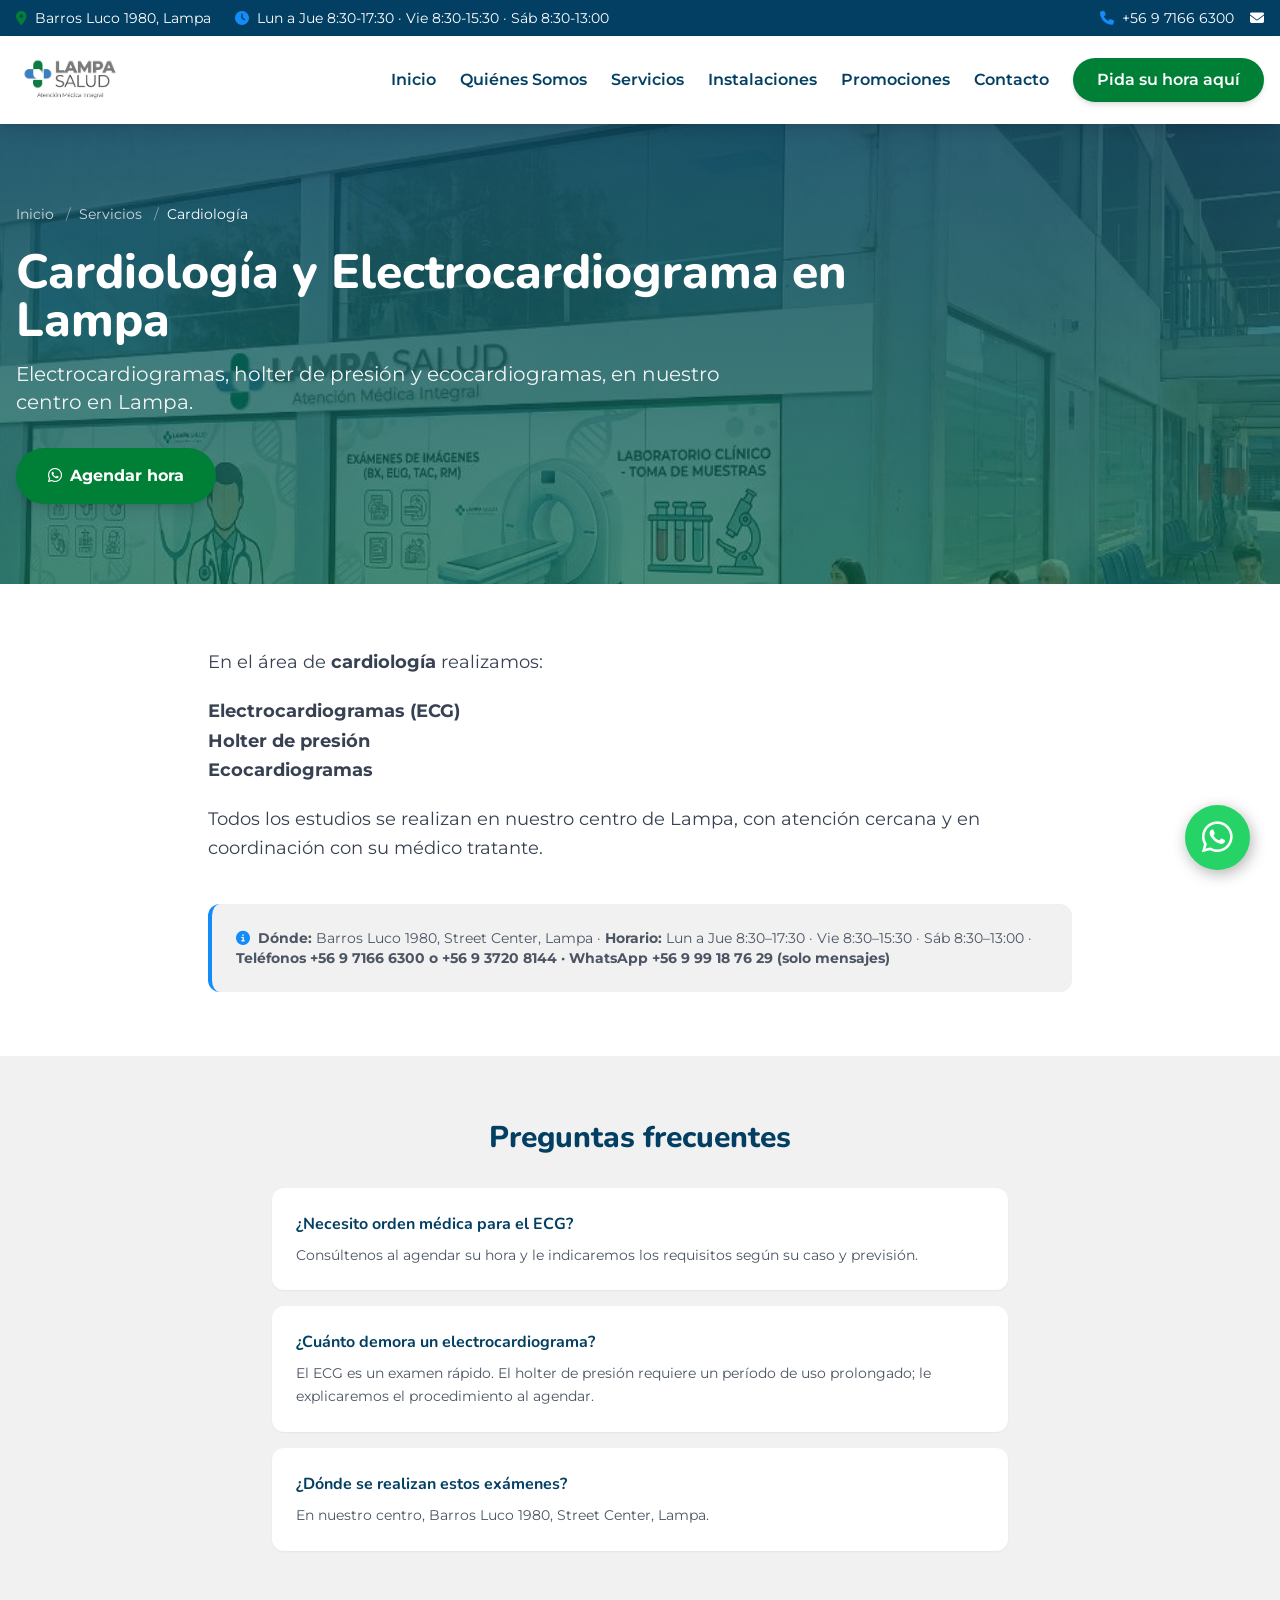
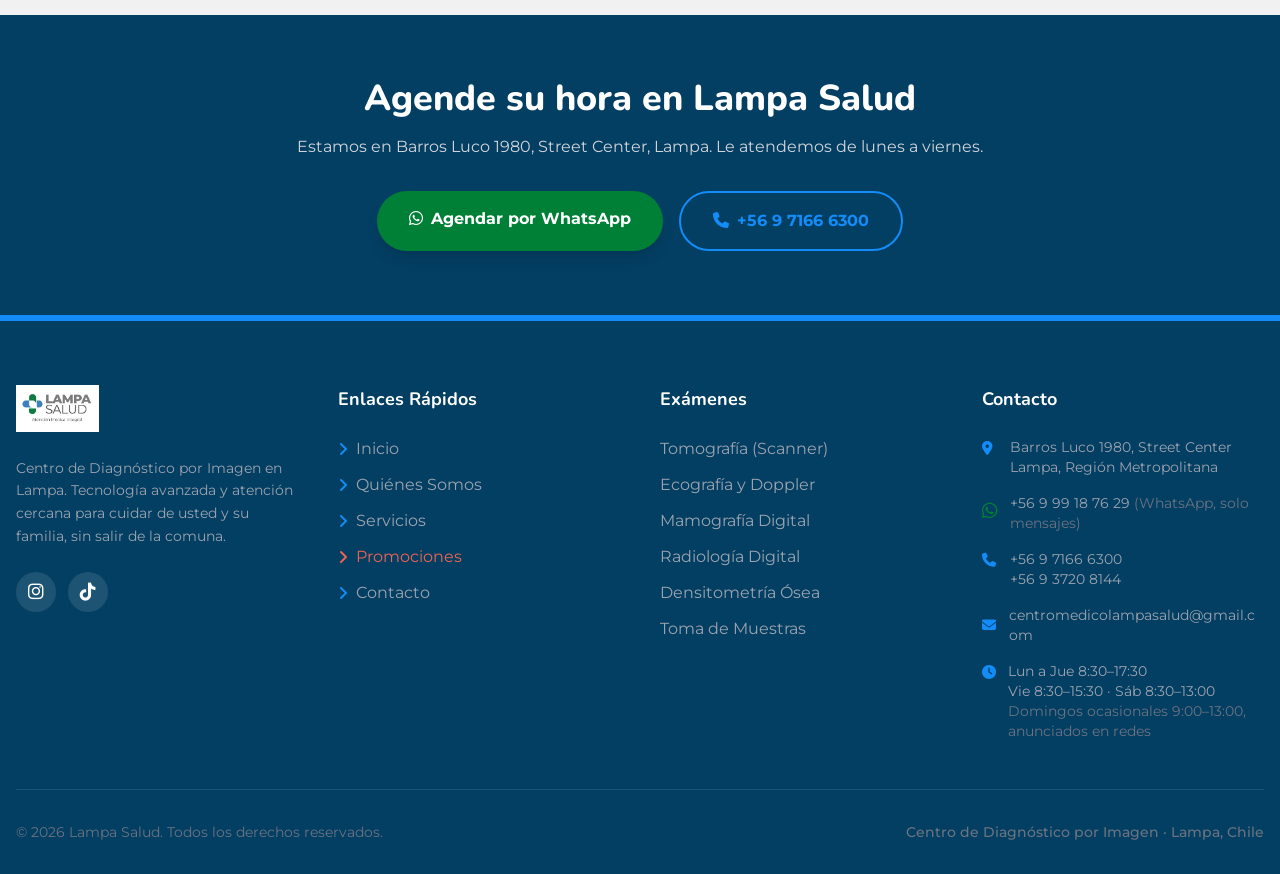
==== commit fbc8fde3: "Agregar enlaces a Instagram y TikTok (@lampasalud) en el pie de todas las páginas Co-Authored-By: Cl" ====
--- a/cardiologia-lampa/index.html
+++ b/cardiologia-lampa/index.html
@@ -106,7 +106,9 @@
       },
       "hasMap": "https://maps.google.com/?cid=-5992990107637665610",
       "sameAs": [
-        "https://maps.google.com/?cid=-5992990107637665610"
+        "https://maps.google.com/?cid=-5992990107637665610",
+        "https://www.instagram.com/lampasalud/",
+        "https://www.tiktok.com/@lampasalud"
       ],
       "areaServed": [
         {
@@ -333,6 +335,8 @@
   ]
 }
     </script>
+    <!-- Metricool — seguimiento de la web (be.js) -->
+    <script>function loadScript(a){var b=document.getElementsByTagName("head")[0],c=document.createElement("script");c.type="text/javascript",c.src="https://tracker.metricool.com/resources/be.js",c.onreadystatechange=a,c.onload=a,b.appendChild(c)}loadScript(function(){beTracker.t({hash:"b184ae01373670a38f610c7845b9f9ee"})});</script>
 </head>
 <body class="text-gray-800 antialiased overflow-x-hidden">
 
@@ -450,6 +454,10 @@
                         <img src="/assets/img/lampa-salud.jpg" alt="Lampa Salud" class="h-12 w-auto object-contain" width="1036" height="602" loading="lazy">
                     </div>
                     <p class="text-gray-400 text-sm mb-6 leading-relaxed">Centro de Diagnóstico por Imagen en Lampa. Tecnología avanzada y atención cercana para cuidar de usted y su familia, sin salir de la comuna.</p>
+                    <div style="display:flex;gap:12px;align-items:center" aria-label="Redes sociales de Lampa Salud">
+                        <a href="https://www.instagram.com/lampasalud/" target="_blank" rel="noopener" aria-label="Instagram de Lampa Salud" title="Instagram @lampasalud" style="width:40px;height:40px;border-radius:9999px;background:rgba(255,255,255,0.1);display:inline-flex;align-items:center;justify-content:center;color:#fff;font-size:18px" class="hover:opacity-80 transition"><i class="fa-brands fa-instagram"></i></a>
+                        <a href="https://www.tiktok.com/@lampasalud" target="_blank" rel="noopener" aria-label="TikTok de Lampa Salud" title="TikTok @lampasalud" style="width:40px;height:40px;border-radius:9999px;background:rgba(255,255,255,0.1);display:inline-flex;align-items:center;justify-content:center;color:#fff;font-size:18px" class="hover:opacity-80 transition"><i class="fa-brands fa-tiktok"></i></a>
+                    </div>
                 </div>
                 <div>
                     <h4 class="text-lg font-heading font-bold mb-6">Enlaces Rápidos</h4>
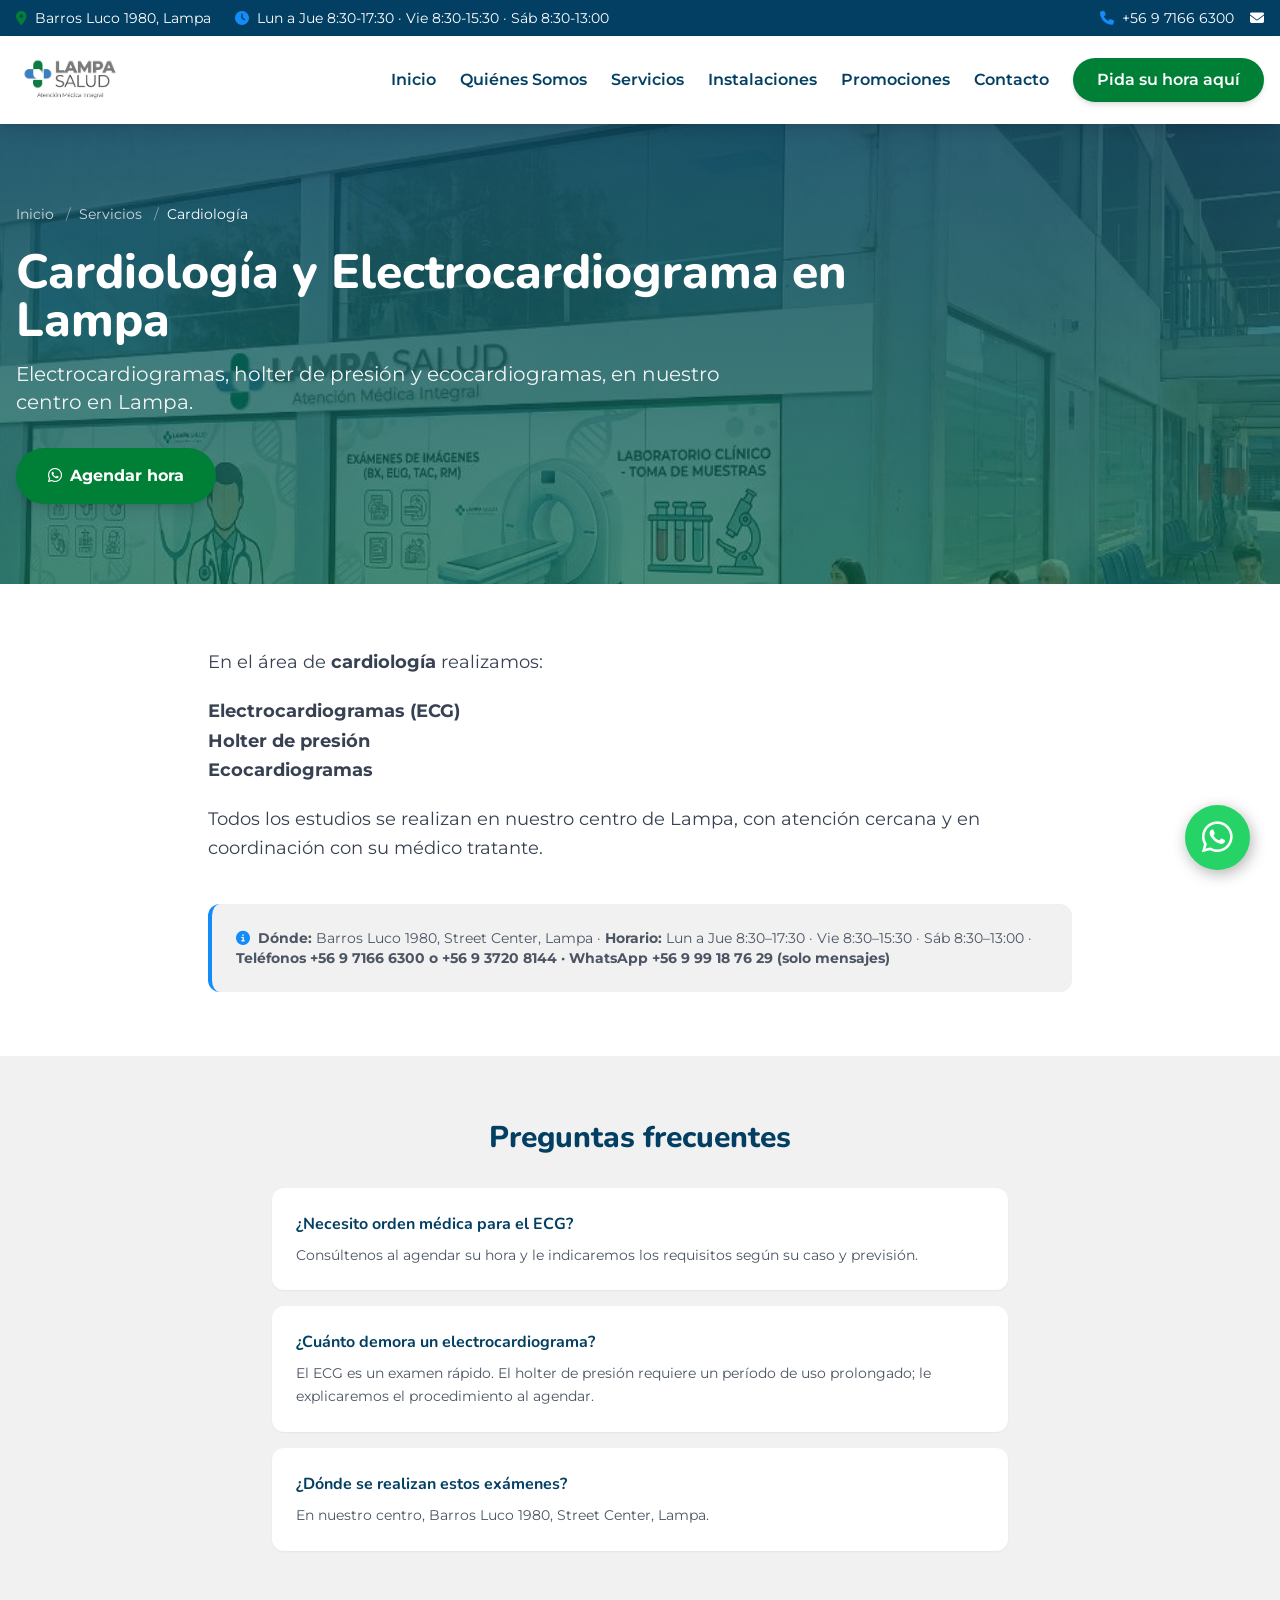
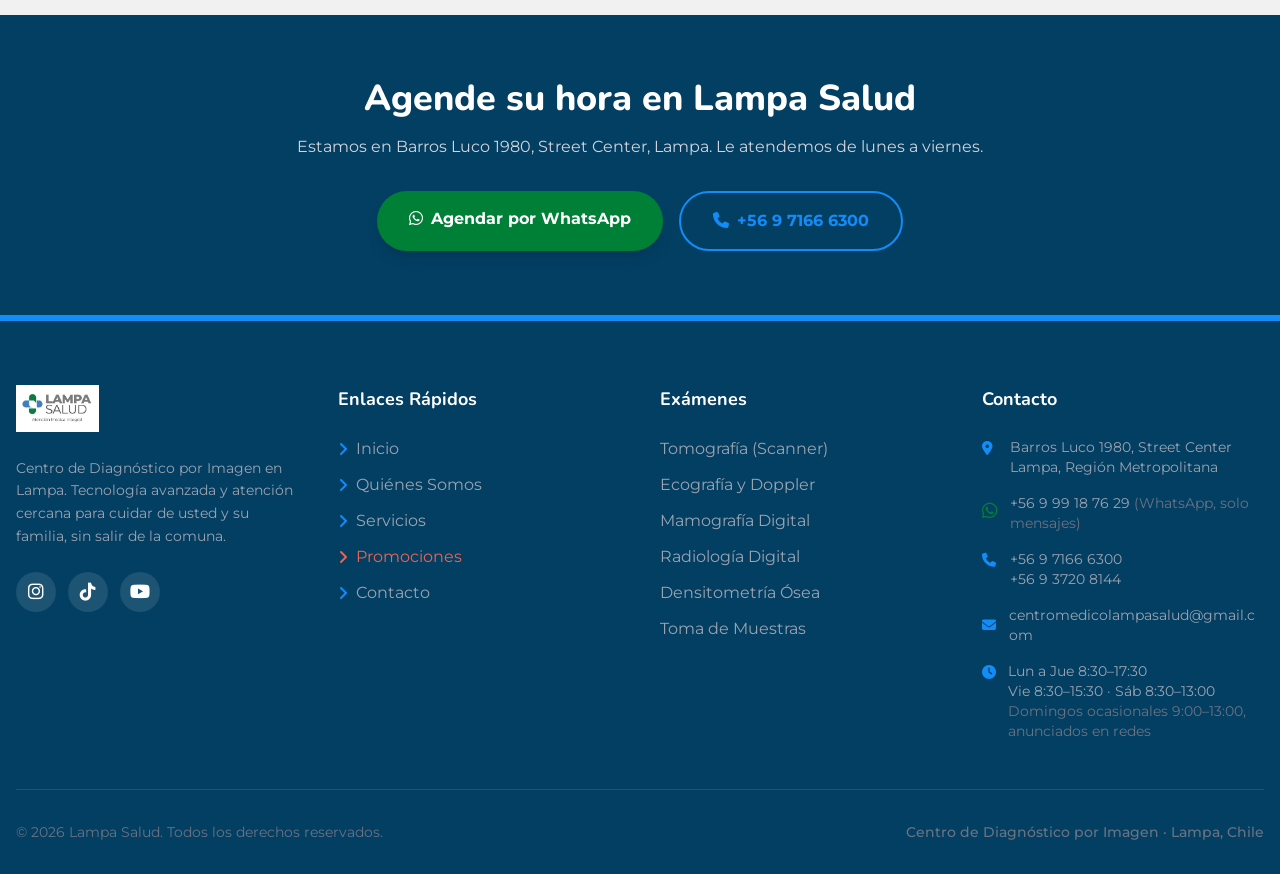
==== commit a710816e: "Agregar enlace al canal de YouTube (@LampaSalud) en el pie de todas las páginas Co-Authored-By: Clau" ====
--- a/cardiologia-lampa/index.html
+++ b/cardiologia-lampa/index.html
@@ -108,7 +108,8 @@
       "sameAs": [
         "https://maps.google.com/?cid=-5992990107637665610",
         "https://www.instagram.com/lampasalud/",
-        "https://www.tiktok.com/@lampasalud"
+        "https://www.tiktok.com/@lampasalud",
+        "https://www.youtube.com/@LampaSalud"
       ],
       "areaServed": [
         {
@@ -457,6 +458,7 @@
                     <div style="display:flex;gap:12px;align-items:center" aria-label="Redes sociales de Lampa Salud">
                         <a href="https://www.instagram.com/lampasalud/" target="_blank" rel="noopener" aria-label="Instagram de Lampa Salud" title="Instagram @lampasalud" style="width:40px;height:40px;border-radius:9999px;background:rgba(255,255,255,0.1);display:inline-flex;align-items:center;justify-content:center;color:#fff;font-size:18px" class="hover:opacity-80 transition"><i class="fa-brands fa-instagram"></i></a>
                         <a href="https://www.tiktok.com/@lampasalud" target="_blank" rel="noopener" aria-label="TikTok de Lampa Salud" title="TikTok @lampasalud" style="width:40px;height:40px;border-radius:9999px;background:rgba(255,255,255,0.1);display:inline-flex;align-items:center;justify-content:center;color:#fff;font-size:18px" class="hover:opacity-80 transition"><i class="fa-brands fa-tiktok"></i></a>
+                        <a href="https://www.youtube.com/@LampaSalud" target="_blank" rel="noopener" aria-label="YouTube de Lampa Salud" title="YouTube @LampaSalud" style="width:40px;height:40px;border-radius:9999px;background:rgba(255,255,255,0.1);display:inline-flex;align-items:center;justify-content:center;color:#fff;font-size:18px" class="hover:opacity-80 transition"><i class="fa-brands fa-youtube"></i></a>
                     </div>
                 </div>
                 <div>
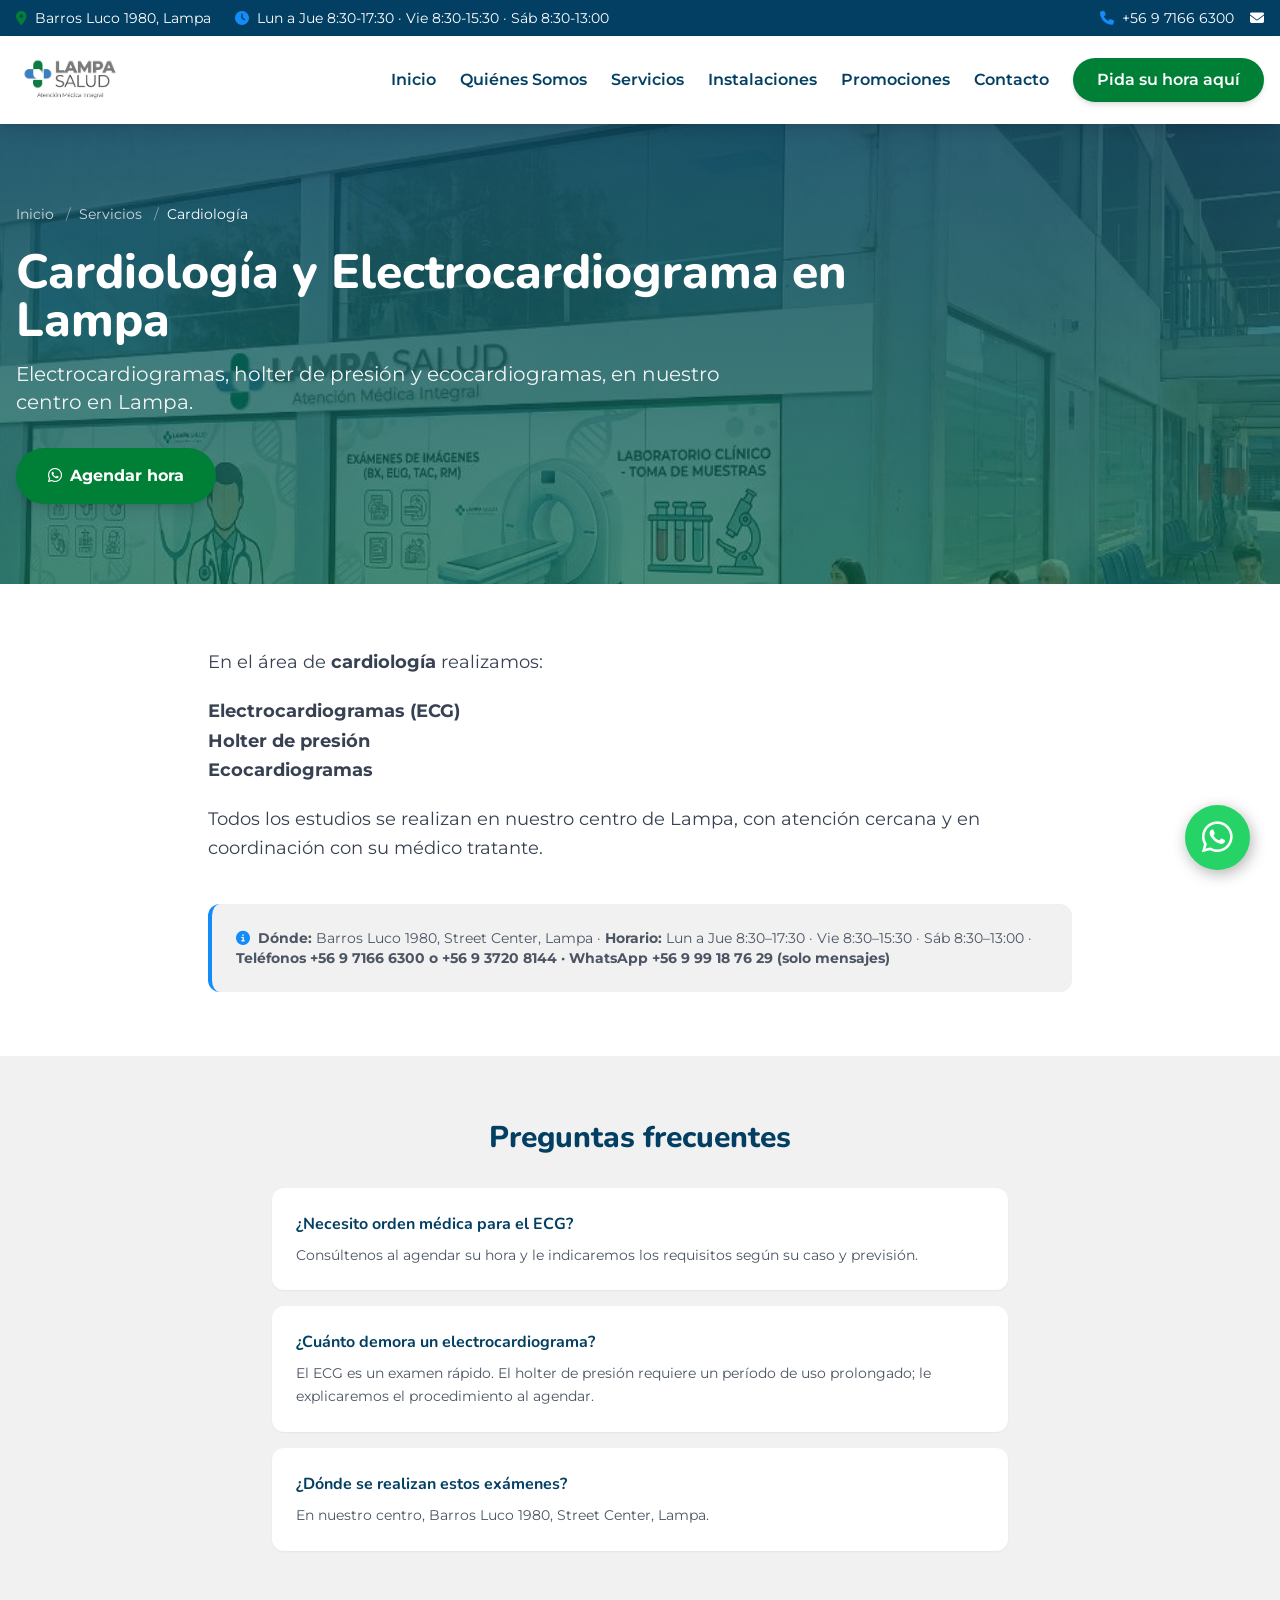
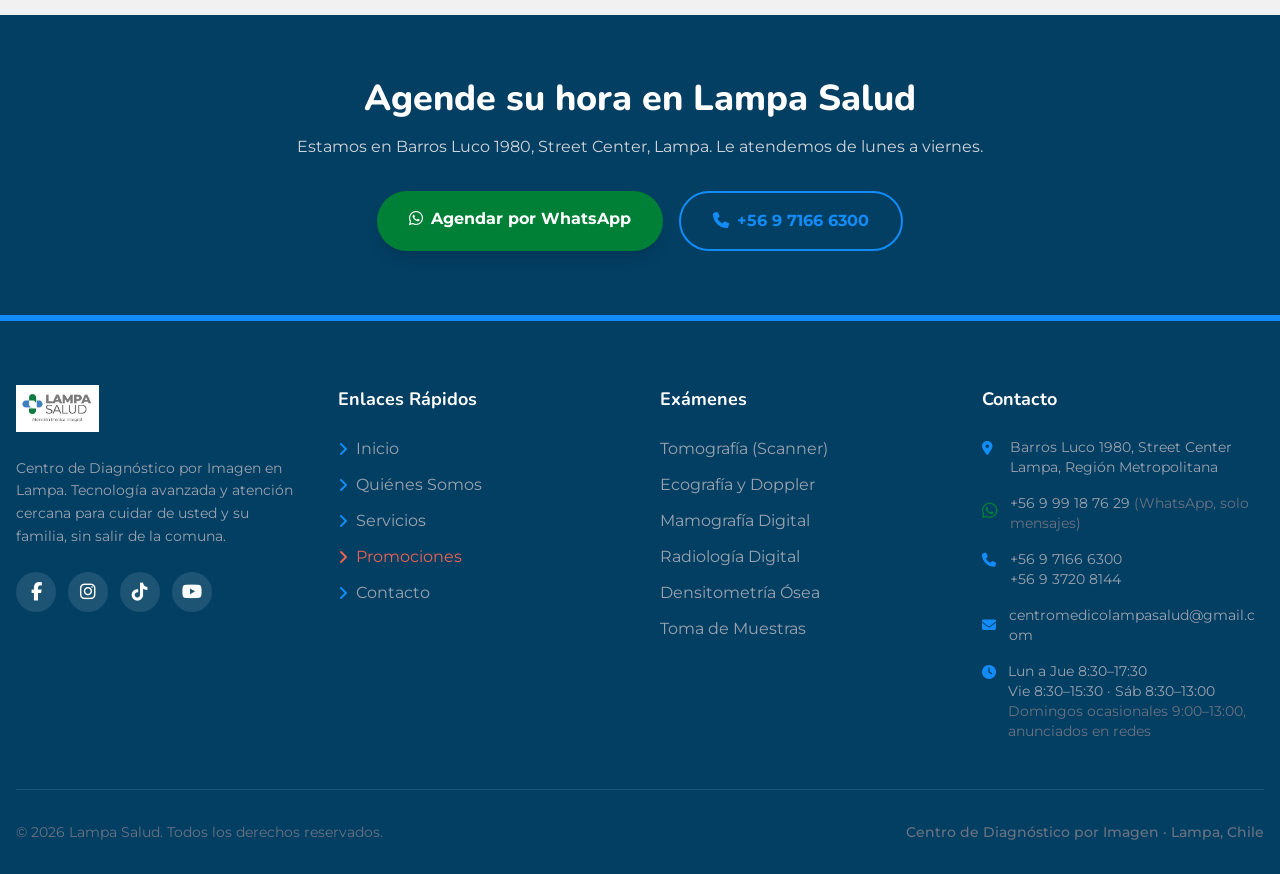
==== commit 594651c0: "Agrega Facebook a redes del pie y sameAs; corrige title TikTok Co-Authored-By: Claude Opus 5.5 <nore" ====
--- a/cardiologia-lampa/index.html
+++ b/cardiologia-lampa/index.html
@@ -107,8 +107,9 @@
       "hasMap": "https://maps.google.com/?cid=-5992990107637665610",
       "sameAs": [
         "https://maps.google.com/?cid=-5992990107637665610",
+        "https://www.facebook.com/profile.php?id=61572878854168",
         "https://www.instagram.com/lampasalud/",
-        "https://www.tiktok.com/@lampasalud",
+        "https://www.tiktok.com/@lampasalud.cl",
         "https://www.youtube.com/@LampaSalud"
       ],
       "areaServed": [
@@ -456,8 +457,9 @@
                     </div>
                     <p class="text-gray-400 text-sm mb-6 leading-relaxed">Centro de Diagnóstico por Imagen en Lampa. Tecnología avanzada y atención cercana para cuidar de usted y su familia, sin salir de la comuna.</p>
                     <div style="display:flex;gap:12px;align-items:center" aria-label="Redes sociales de Lampa Salud">
+                        <a href="https://www.facebook.com/profile.php?id=61572878854168" target="_blank" rel="noopener" aria-label="Facebook de Lampa Salud" title="Facebook Lampa Salud" style="width:40px;height:40px;border-radius:9999px;background:rgba(255,255,255,0.1);display:inline-flex;align-items:center;justify-content:center;color:#fff;font-size:18px" class="hover:opacity-80 transition"><i class="fa-brands fa-facebook-f"></i></a>
                         <a href="https://www.instagram.com/lampasalud/" target="_blank" rel="noopener" aria-label="Instagram de Lampa Salud" title="Instagram @lampasalud" style="width:40px;height:40px;border-radius:9999px;background:rgba(255,255,255,0.1);display:inline-flex;align-items:center;justify-content:center;color:#fff;font-size:18px" class="hover:opacity-80 transition"><i class="fa-brands fa-instagram"></i></a>
-                        <a href="https://www.tiktok.com/@lampasalud" target="_blank" rel="noopener" aria-label="TikTok de Lampa Salud" title="TikTok @lampasalud" style="width:40px;height:40px;border-radius:9999px;background:rgba(255,255,255,0.1);display:inline-flex;align-items:center;justify-content:center;color:#fff;font-size:18px" class="hover:opacity-80 transition"><i class="fa-brands fa-tiktok"></i></a>
+                        <a href="https://www.tiktok.com/@lampasalud.cl" target="_blank" rel="noopener" aria-label="TikTok de Lampa Salud" title="TikTok @lampasalud.cl" style="width:40px;height:40px;border-radius:9999px;background:rgba(255,255,255,0.1);display:inline-flex;align-items:center;justify-content:center;color:#fff;font-size:18px" class="hover:opacity-80 transition"><i class="fa-brands fa-tiktok"></i></a>
                         <a href="https://www.youtube.com/@LampaSalud" target="_blank" rel="noopener" aria-label="YouTube de Lampa Salud" title="YouTube @LampaSalud" style="width:40px;height:40px;border-radius:9999px;background:rgba(255,255,255,0.1);display:inline-flex;align-items:center;justify-content:center;color:#fff;font-size:18px" class="hover:opacity-80 transition"><i class="fa-brands fa-youtube"></i></a>
                     </div>
                 </div>
